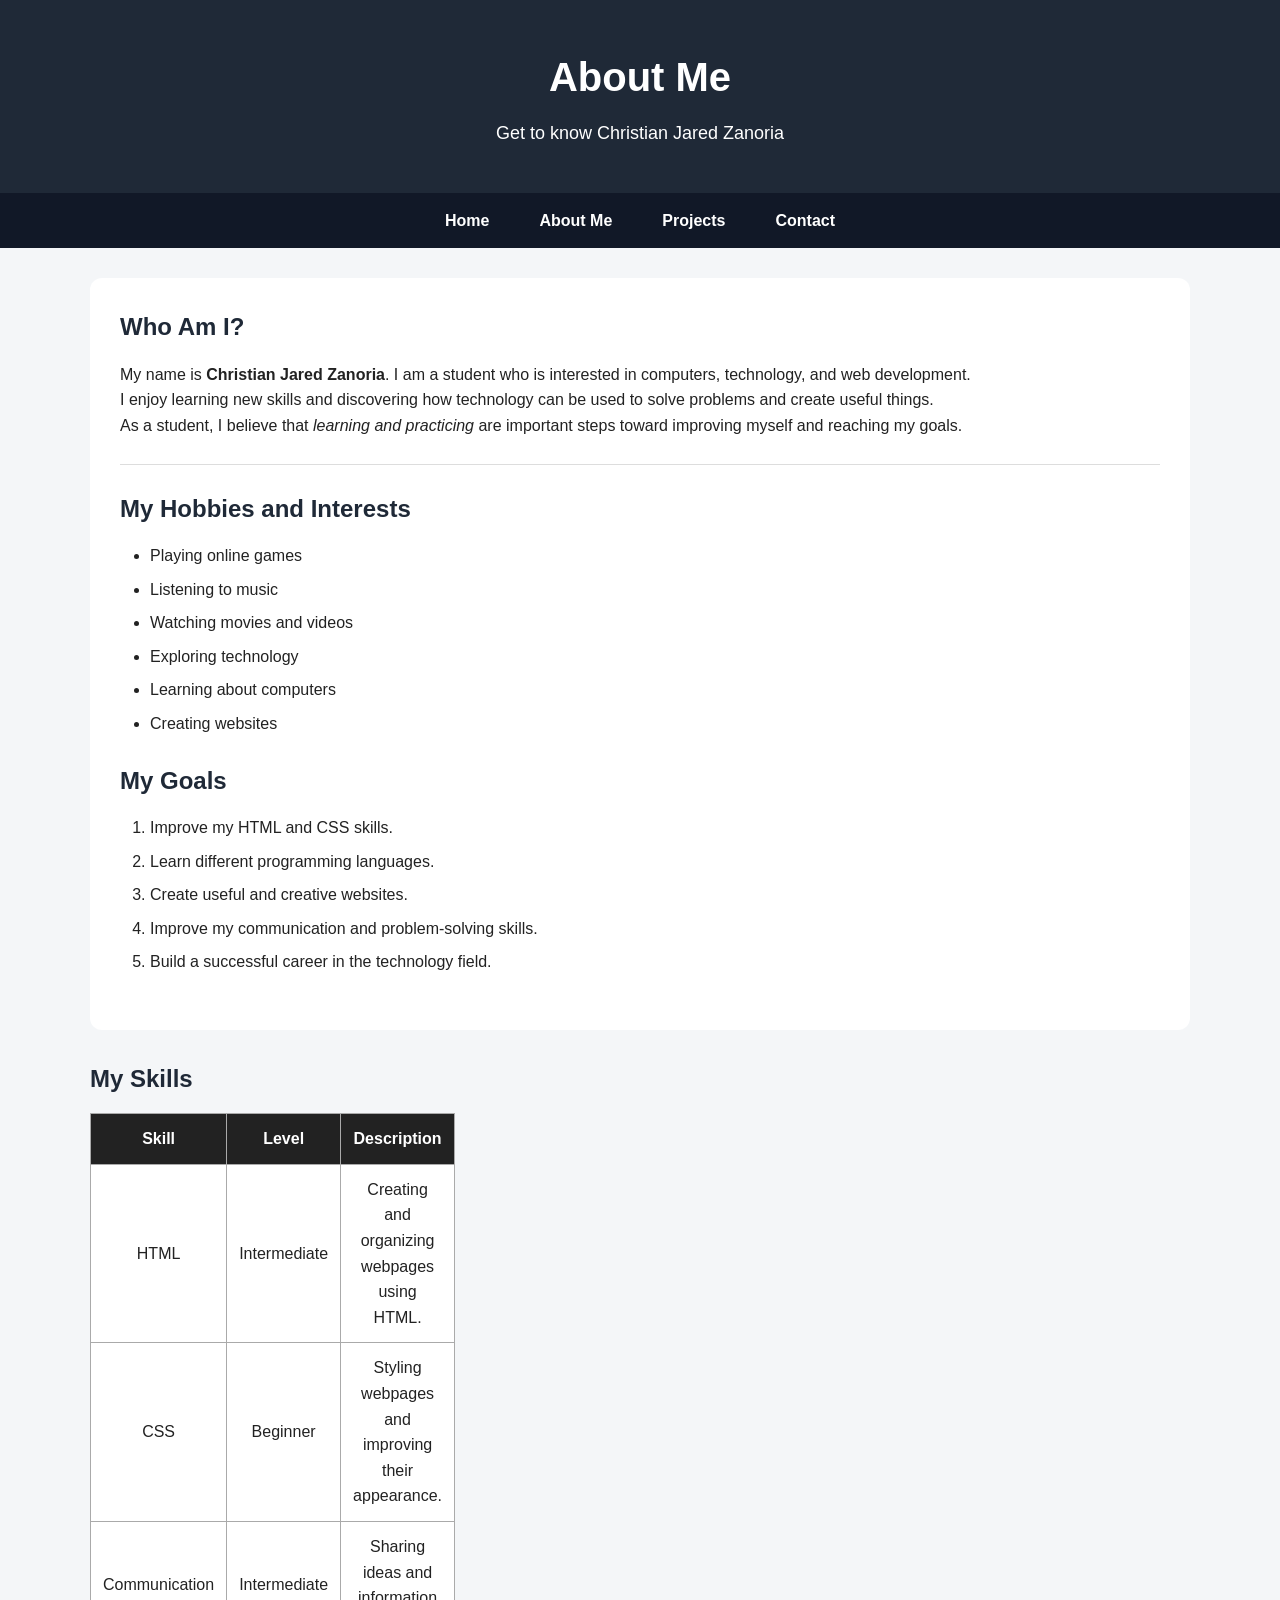
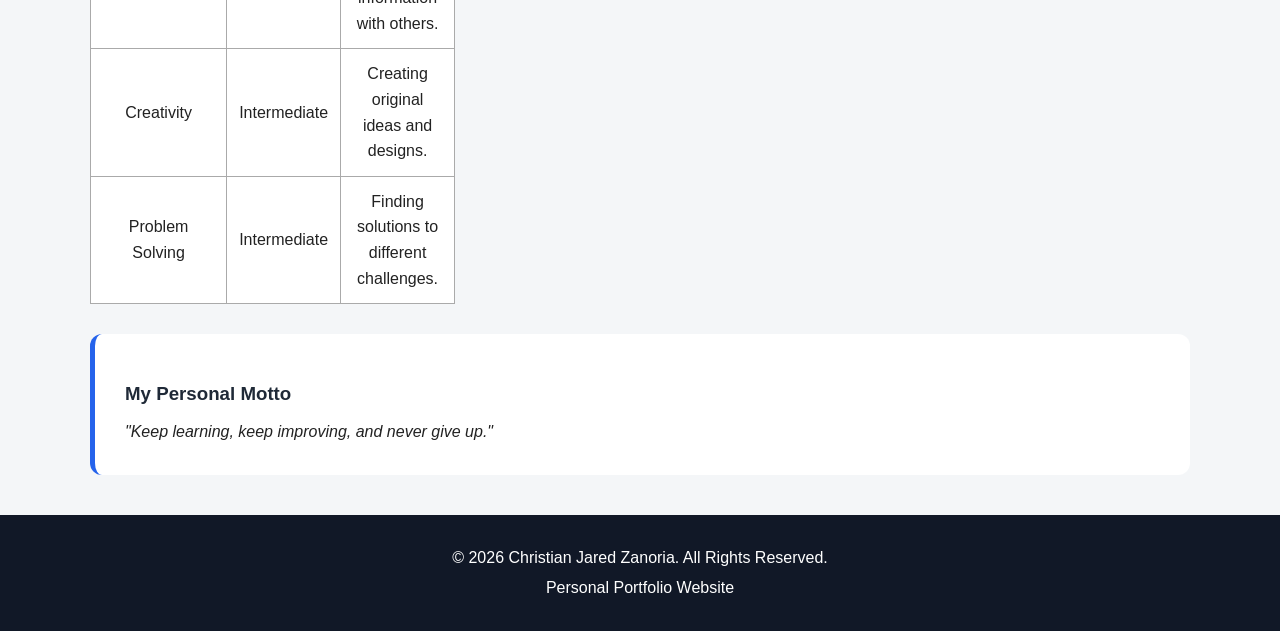
==== about.html @ f0b5cf6d "Update about.html" ====
<!DOCTYPE html>
<html lang="en">

<head>
    <meta charset="UTF-8">
    <meta name="viewport" content="width=device-width, initial-scale=1.0">
    <title>Christian Jared Zanoria | About Me</title>
    <link rel="stylesheet" href="style.css">
</head>

<body>

<header>
    <div class="container">
        <h1>About Me</h1>
        <p>Get to know Christian Jared Zanoria</p>
    </div>
</header>

<nav>
    <div class="container">
        <a href="index.html">Home</a>
        <a href="about.html">About Me</a>
        <a href="projects.html">Projects</a>
        <a href="contact.html">Contact</a>
    </div>
</nav>

<main>

    <section class="content-section">

        <h2>Who Am I?</h2>

        <p>
            My name is <strong>Christian Jared Zanoria</strong>.
            I am a student who is interested in computers, technology,
            and web development.
        </p>

        <p>
            I enjoy learning new skills and discovering how technology
            can be used to solve problems and create useful things.
        </p>

        <p>
            As a student, I believe that <em>learning and practicing</em>
            are important steps toward improving myself and reaching my goals.
        </p>

        <hr>

        <h2>My Hobbies and Interests</h2>

        <ul>
            <li>Playing online games</li>
            <li>Listening to music</li>
            <li>Watching movies and videos</li>
            <li>Exploring technology</li>
            <li>Learning about computers</li>
            <li>Creating websites</li>
        </ul>

        <h2>My Goals</h2>

        <ol>
            <li>Improve my HTML and CSS skills.</li>
            <li>Learn different programming languages.</li>
            <li>Create useful and creative websites.</li>
            <li>Improve my communication and problem-solving skills.</li>
            <li>Build a successful career in the technology field.</li>
        </ol>

    </section>


    <section>

        <h2>My Skills</h2>

        <table>

            <thead>
                <tr>
                    <th>Skill</th>
                    <th>Level</th>
                    <th>Description</th>
                </tr>
            </thead>

            <tbody>

                <tr>
                    <td>HTML</td>
                    <td>Intermediate</td>
                    <td>
                        Creating and organizing webpages using HTML.
                    </td>
                </tr>

                <tr>
                    <td>CSS</td>
                    <td>Beginner</td>
                    <td>
                        Styling webpages and improving their appearance.
                    </td>
                </tr>

                <tr>
                    <td>Communication</td>
                    <td>Intermediate</td>
                    <td>
                        Sharing ideas and information with others.
                    </td>
                </tr>

                <tr>
                    <td>Creativity</td>
                    <td>Intermediate</td>
                    <td>
                        Creating original ideas and designs.
                    </td>
                </tr>

                <tr>
                    <td>Problem Solving</td>
                    <td>Intermediate</td>
                    <td>
                        Finding solutions to different challenges.
                    </td>
                </tr>

            </tbody>

        </table>

    </section>


    <aside class="tip-box">

        <h3>My Personal Motto</h3>

        <p>
            <em>
                "Keep learning, keep improving, and never give up."
            </em>
        </p>

    </aside>

</main>

<footer>
    <p>&copy; 2026 Christian Jared Zanoria. All Rights Reserved.</p>
    <p>Personal Portfolio Website</p>
</footer>

</body>
</html>
---- style.css ----
/* =================================
   GENERAL SETTINGS
   ================================= */

* {
    margin: 0;
    padding: 0;
    box-sizing: border-box;
}

html {
    scroll-behavior: smooth;
}

body {
    font-family: Arial, Helvetica, sans-serif;
    line-height: 1.6;
    background-color: #f4f6f8;
    color: #222;
}

.container {
    width: 90%;
    max-width: 1100px;
    margin: auto;
}

h2 {
    color: #1f2937;
    margin-bottom: 15px;
}

h3 {
    color: #1f2937;
    margin-top: 15px;
    margin-bottom: 10px;
}


/* =================================
   HEADER
   ================================= */

header {
    background-color: #1f2937;
    color: white;
    text-align: center;
    padding: 45px 20px;
}

header h1 {
    font-size: 40px;
    margin-bottom: 10px;
}

header p {
    font-size: 18px;
}


/* =================================
   NAVIGATION
   ================================= */

nav {
    background-color: #111827;
}

nav .container {
    display: flex;
    justify-content: center;
    flex-wrap: wrap;
}

nav a {
    color: white;
    text-decoration: none;
    padding: 15px 25px;
    display: block;
    font-weight: bold;
}

nav a:hover {
    background-color: #374151;
}


/* =================================
   MAIN
   ================================= */

main {
    width: 90%;
    max-width: 1100px;
    margin: 30px auto;
}

section {
    margin-bottom: 30px;
}


/* =================================
   HOME PAGE
   ================================= */

.hero {
    background-color: white;
    padding: 45px;
    border-radius: 15px;

    display: flex;
    align-items: center;
    justify-content: space-between;

    gap: 40px;
}

.hero-text {
    flex: 1;
}

.hero-text h2 {
    font-size: 36px;
}

.hero-text span {
    color: #2563eb;
}

.hero-text p {
    margin-bottom: 12px;
}

.profile img {
    width: 260px;
    height: 260px;

    object-fit: cover;

    border-radius: 50%;

    border: 5px solid #2563eb;
}

.button {
    display: inline-block;

    margin-top: 20px;

    padding: 12px 22px;

    background-color: #2563eb;

    color: white;

    text-decoration: none;

    border-radius: 6px;

    font-weight: bold;
}

.button:hover {
    background-color: #1d4ed8;
}

.welcome,
.quick-info,
.content-section,
.multimedia-section,
.contact-section,
.contact-info,
.tip-box {
    background-color: white;

    padding: 30px;

    border-radius: 12px;

    margin-bottom: 30px;
}

.quick-info ul {
    margin-left: 25px;
}


/* =================================
   ABOUT PAGE
   ================================= */

.content-section ul,
.content-section ol {
    margin: 10px 0 25px 30px;
}

.content-section li {
    margin-bottom: 8px;
}

hr {
    margin: 25px 0;

    border: none;

    border-top: 1px solid #ddd;
}


/* TABLE */

table {
    width: 20%;
    border-collapse: collapse;
    background: white;
}

th,
td {
    border: 1px solid #aaa;
    padding: 12px;
    text-align: center;
}

th {
    background: #222;
    color: white;
}

/* =================================
   PROJECTS
   ================================= */

.projects {
    display: grid;

    grid-template-columns:
        repeat(3, 1fr);

    gap: 20px;
}

.project-card {
    border: 1px solid #ddd;

    border-radius: 10px;

    padding: 20px;

    background-color: #f9fafb;
}

.project-card img {
    width: 100%;

    height: 180px;

    object-fit: cover;

    border-radius: 8px;
}

.project-card p {
    margin-bottom: 15px;
}

.project-card a {
    color: #2563eb;

    font-weight: bold;

    text-decoration: none;
}

.project-card a:hover {
    text-decoration: underline;
}


/* =================================
   MULTIMEDIA
   ================================= */

.multimedia-section audio {
    width: 100%;

    margin: 10px 0 30px;
}

.multimedia-section video {
    display: block;

    max-width: 100%;

    margin-top: 10px;

    border-radius: 8px;
}


/* =================================
   CONTACT FORM
   ================================= */

form {
    margin-top: 20px;
}

form > label {
    display: block;

    margin-top: 15px;

    margin-bottom: 5px;

    font-weight: bold;
}

input[type="text"],
input[type="email"],
select,
textarea {
    width: 100%;

    padding: 12px;

    border: 1px solid #ccc;

    border-radius: 6px;

    font-size: 16px;

    font-family: Arial, Helvetica, sans-serif;
}

textarea {
    resize: vertical;
}

fieldset {
    border: 1px solid #ccc;

    border-radius: 6px;

    padding: 15px;

    margin-top: 20px;
}

fieldset legend {
    font-weight: bold;

    padding: 0 5px;
}

fieldset label {
    display: block;

    font-weight: normal;

    margin: 8px 0;
}

input[type="radio"],
input[type="checkbox"] {
    margin-right: 8px;
}

.form-buttons {
    margin-top: 20px;
}

button {
    padding: 12px 25px;

    border: none;

    border-radius: 6px;

    cursor: pointer;

    font-size: 16px;

    margin-right: 10px;

    background-color: #2563eb;

    color: white;
}

button:hover {
    background-color: #1d4ed8;
}


/* =================================
   ASIDE
   ================================= */

.tip-box {
    border-left: 5px solid #2563eb;
}

.tip-box a {
    color: #2563eb;

    font-weight: bold;
}

.contact-info {
    text-align: center;
}

.contact-info p {
    margin: 8px;
}


/* =================================
   FOOTER
   ================================= */

footer {
    background-color: #111827;

    color: white;

    text-align: center;

    padding: 25px;

    margin-top: 40px;
}

footer p {
    margin: 5px;
}


/* =================================
   RESPONSIVE DESIGN
   ================================= */

@media (max-width: 800px) {

    .hero {
        flex-direction: column-reverse;

        text-align: center;

        padding: 30px;
    }

    .projects {
        grid-template-columns: 1fr;
    }

    nav .container {
        flex-direction: column;

        text-align: center;
    }

    nav a {
        width: 100%;
    }

    .profile img {
        width: 200px;

        height: 200px;
    }

    header h1 {
        font-size: 30px;
    }

    .hero-text h2 {
        font-size: 28px;
    }

    table {
        font-size: 14px;
    }
}


/* MOBILE */

@media (max-width: 700px) {

    header h1 {
        font-size: 28px;
    }

    .hero {
        flex-direction: column;
        text-align: center;
    }

    .hero img {
        width: 180px;
        height: 180px;
    }

    .project-grid {
        grid-template-columns: 1fr;
    }

    table {
        font-size: 14px;
    }

    nav {
        flex-direction: column;
    }

    nav a {
        width: 100%;
    }

   /* =====================================
   MINIMALIST MOVING ANIMATIONS
===================================== */

/* Smooth page entrance */
main {
    animation: pageEnter 0.8s ease-out;
}

@keyframes pageEnter {
    from {
        opacity: 0;
        transform: translateY(15px);
    }

    to {
        opacity: 1;
        transform: translateY(0);
    }
}


/* Profile picture floating animation */
.hero-image img {
    animation: profileFloat 4s ease-in-out infinite;
}

@keyframes profileFloat {
    0%,
    100% {
        transform: translateY(0);
    }

    50% {
        transform: translateY(-8px);
    }
}


/* Buttons */
.button {
    transition: transform 0.25s ease,
                box-shadow 0.25s ease;
}

.button:hover {
    transform: translateY(-3px);
    box-shadow: 0 6px 15px rgba(0, 0, 0, 0.15);
}


/* Navigation */
nav a {
    transition: transform 0.25s ease,
                background-color 0.25s ease;
}

nav a:hover {
    transform: translateY(-2px);
}


/* Cards */
.card {
    transition: transform 0.3s ease,
                box-shadow 0.3s ease;
}

.card:hover {
    transform: translateY(-4px);
    box-shadow: 0 8px 20px rgba(0, 0, 0, 0.10);
}


/* Project cards */
.project-card {
    transition: transform 0.3s ease,
                box-shadow 0.3s ease;
}

.project-card:hover {
    transform: translateY(-6px);
    box-shadow: 0 10px 25px rgba(0, 0, 0, 0.12);
}


/* Project images gently zoom on hover */
.project-card img {
    transition: transform 0.4s ease;
}

.project-card:hover img {
    transform: scale(1.03);
}


/* Accessibility */
@media (prefers-reduced-motion: reduce) {

    *,
    *::before,
    *::after {
        animation: none !important;
        transition: none !important;
    }

}
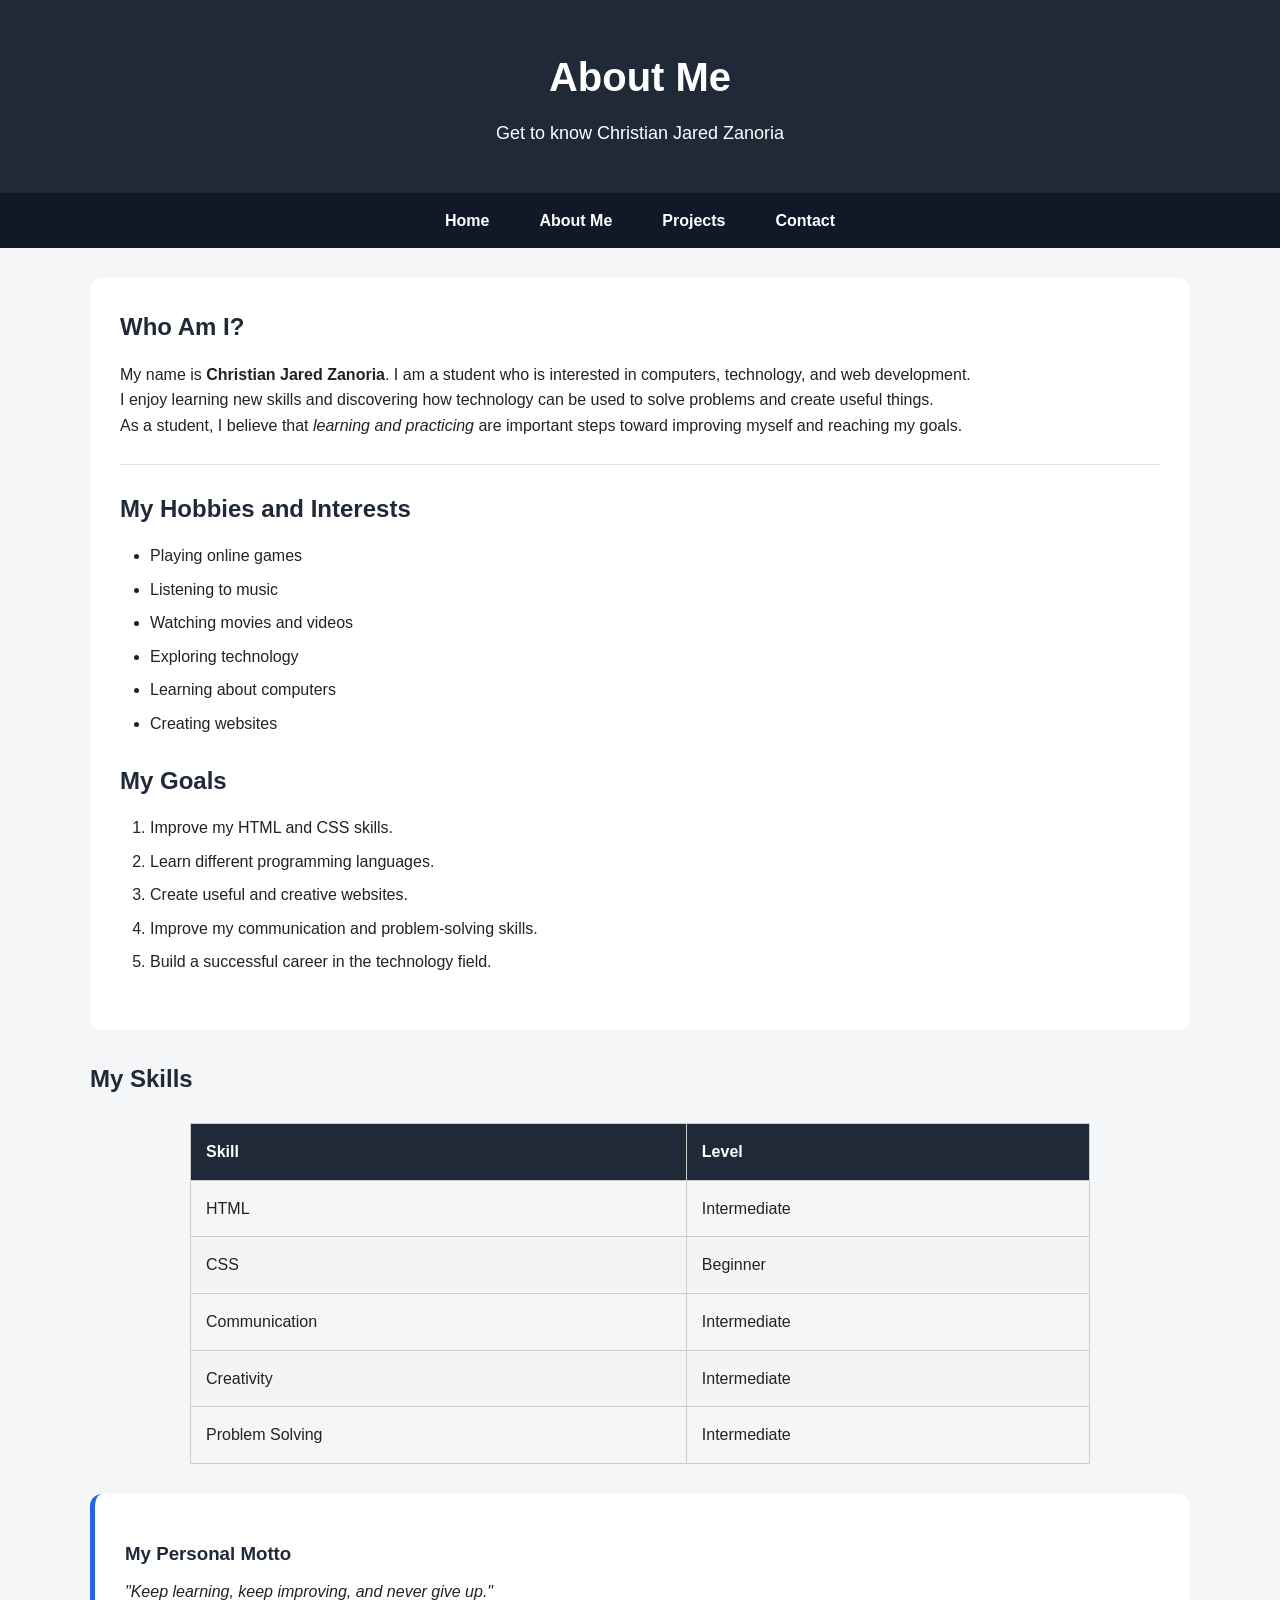
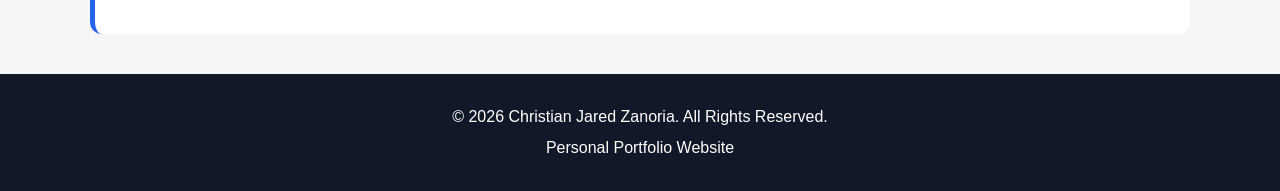
==== commit 199b0f67: "Update about.html" ====
--- a/about.html
+++ b/about.html
@@ -84,7 +84,6 @@
                 <tr>
                     <th>Skill</th>
                     <th>Level</th>
-                    <th>Description</th>
                 </tr>
             </thead>
 
@@ -93,41 +92,26 @@
                 <tr>
                     <td>HTML</td>
                     <td>Intermediate</td>
-                    <td>
-                        Creating and organizing webpages using HTML.
-                    </td>
                 </tr>
 
                 <tr>
                     <td>CSS</td>
                     <td>Beginner</td>
-                    <td>
-                        Styling webpages and improving their appearance.
-                    </td>
                 </tr>
 
                 <tr>
                     <td>Communication</td>
                     <td>Intermediate</td>
-                    <td>
-                        Sharing ideas and information with others.
-                    </td>
                 </tr>
 
                 <tr>
                     <td>Creativity</td>
                     <td>Intermediate</td>
-                    <td>
-                        Creating original ideas and designs.
-                    </td>
                 </tr>
 
                 <tr>
                     <td>Problem Solving</td>
                     <td>Intermediate</td>
-                    <td>
-                        Finding solutions to different challenges.
-                    </td>
                 </tr>
 
             </tbody>
--- a/style.css
+++ b/style.css
@@ -211,21 +211,29 @@
 /* TABLE */
 
 table {
-    width: 20%;
+    width: calc(100% - 40px) !important;
+    max-width: 900px;
+    margin: 25px auto !important;
     border-collapse: collapse;
-    background: white;
+    box-sizing: border-box;
 }
 
 th,
 td {
-    border: 1px solid #aaa;
-    padding: 12px;
-    text-align: center;
+    border: 1px solid #ccc;
+    padding: 15px;
+    text-align: left;
+    vertical-align: middle;
+    box-sizing: border-box;
 }
 
 th {
-    background: #222;
+    background-color: #1f2937;
     color: white;
+}
+
+tr:nth-child(even) {
+    background-color: #f3f4f6;
 }
 
 /* =================================
@@ -486,40 +494,6 @@
 }
 
 
-/* MOBILE */
-
-@media (max-width: 700px) {
-
-    header h1 {
-        font-size: 28px;
-    }
-
-    .hero {
-        flex-direction: column;
-        text-align: center;
-    }
-
-    .hero img {
-        width: 180px;
-        height: 180px;
-    }
-
-    .project-grid {
-        grid-template-columns: 1fr;
-    }
-
-    table {
-        font-size: 14px;
-    }
-
-    nav {
-        flex-direction: column;
-    }
-
-    nav a {
-        width: 100%;
-    }
-
    /* =====================================
    MINIMALIST MOVING ANIMATIONS
 ===================================== */
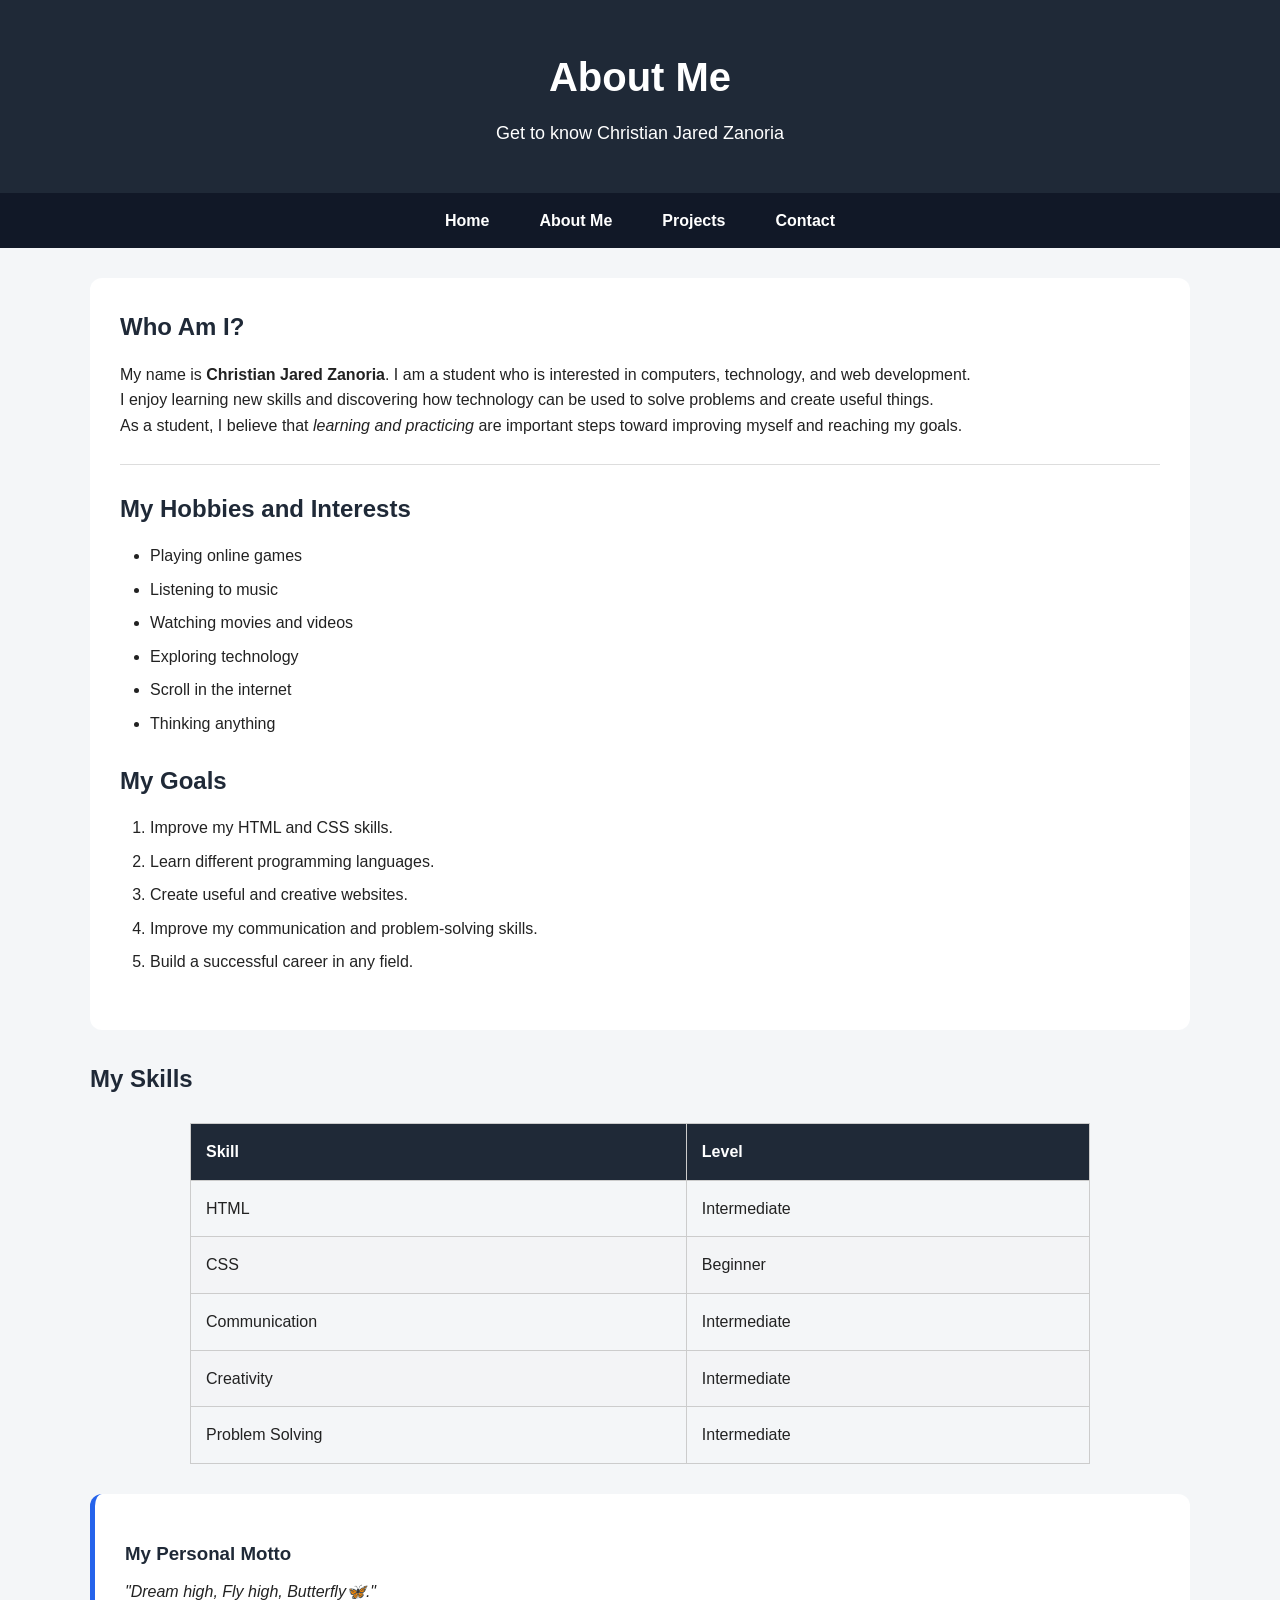
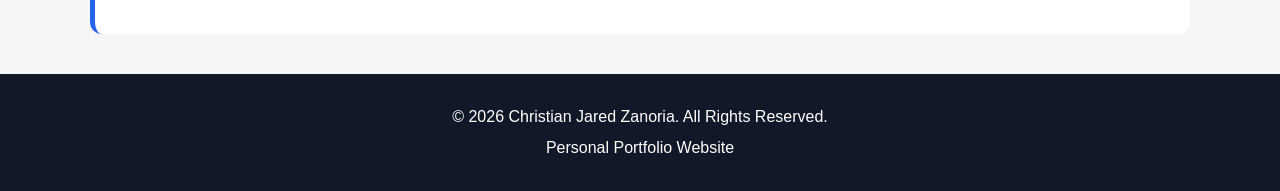
==== commit be7b7688: "Update about.html" ====
--- a/about.html
+++ b/about.html
@@ -57,8 +57,8 @@
             <li>Listening to music</li>
             <li>Watching movies and videos</li>
             <li>Exploring technology</li>
-            <li>Learning about computers</li>
-            <li>Creating websites</li>
+            <li>Scroll in the internet</li>
+            <li>Thinking anything</li>
         </ul>
 
         <h2>My Goals</h2>
@@ -68,7 +68,7 @@
             <li>Learn different programming languages.</li>
             <li>Create useful and creative websites.</li>
             <li>Improve my communication and problem-solving skills.</li>
-            <li>Build a successful career in the technology field.</li>
+            <li>Build a successful career in any field.</li>
         </ol>
 
     </section>
@@ -127,7 +127,7 @@
 
         <p>
             <em>
-                "Keep learning, keep improving, and never give up."
+                "Dream high, Fly high, Butterfly🦋."
             </em>
         </p>
 
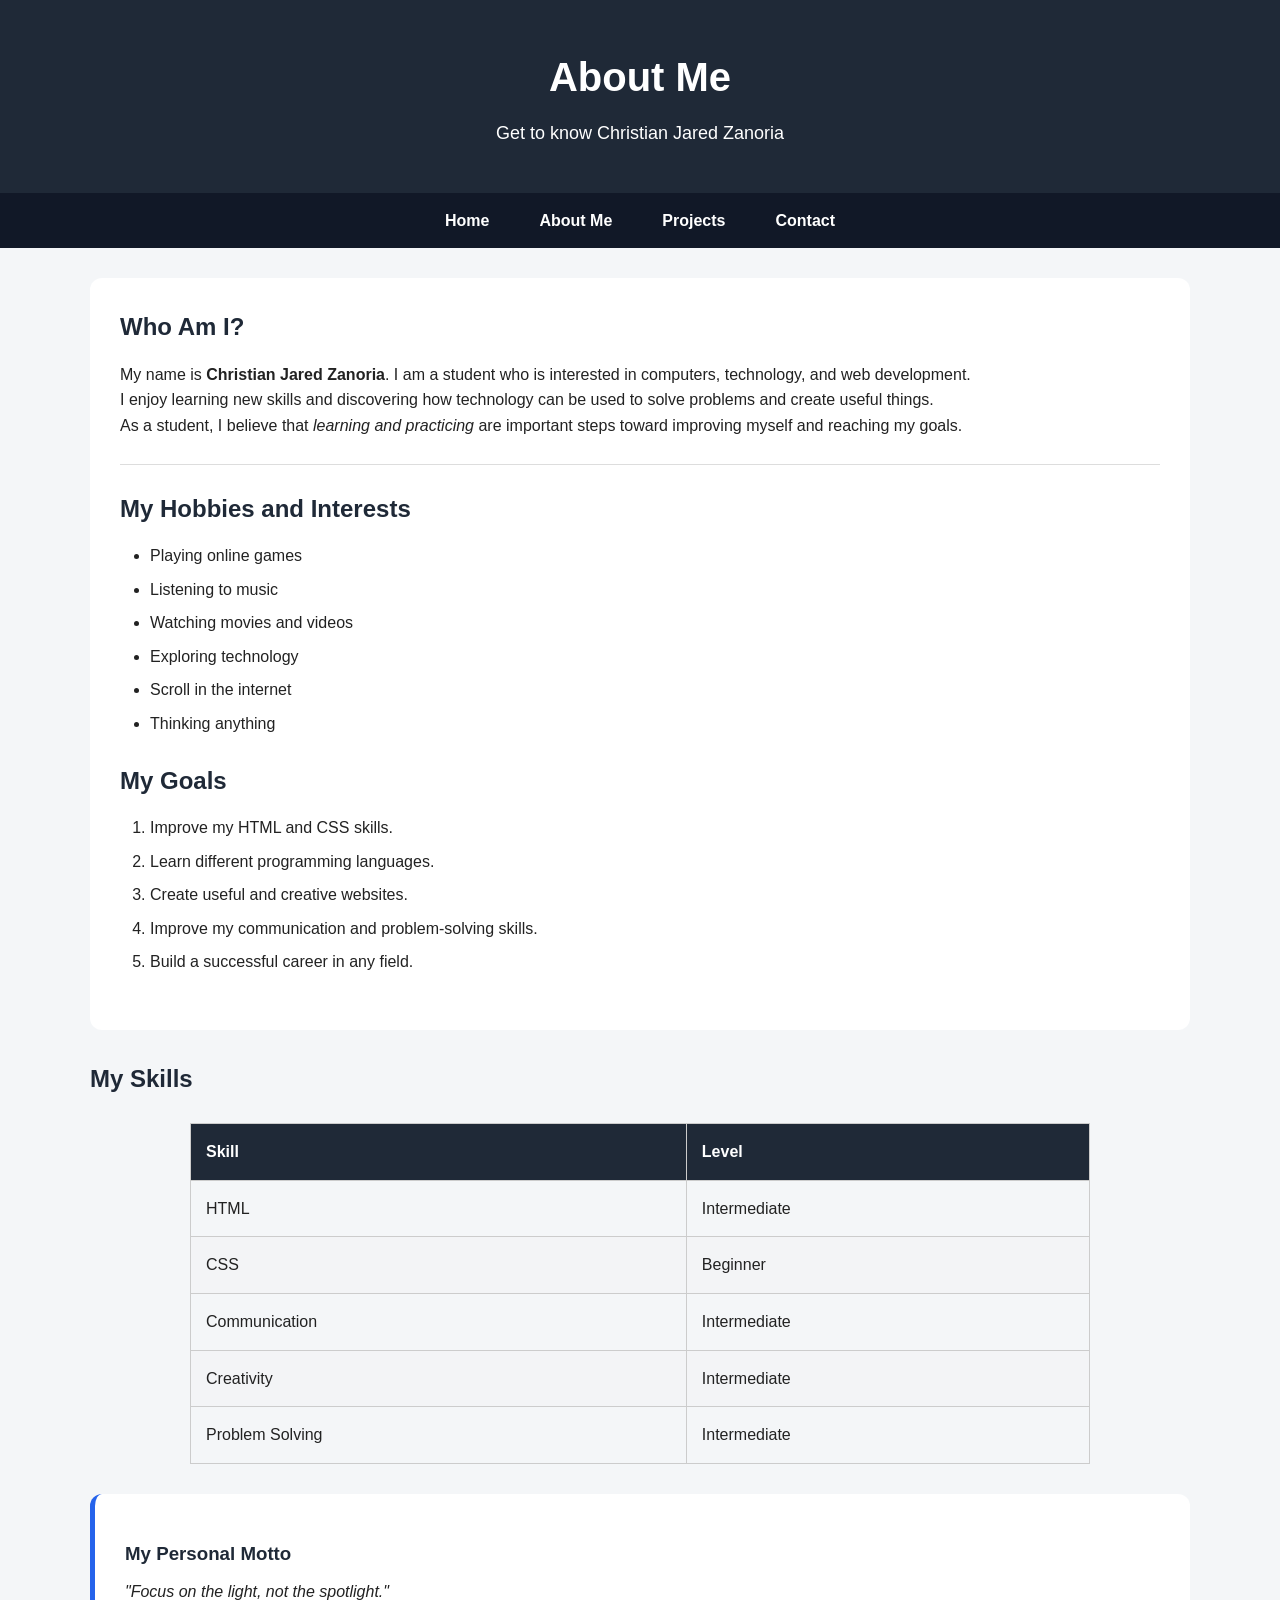
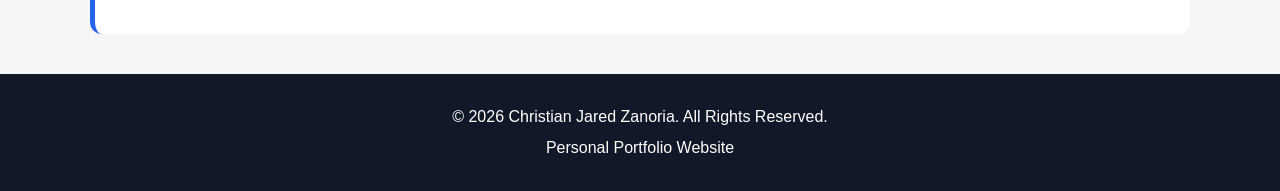
==== commit 4342b3fc: "Update about.html" ====
--- a/about.html
+++ b/about.html
@@ -127,7 +127,7 @@
 
         <p>
             <em>
-                "Dream high, Fly high, Butterfly🦋."
+                "Focus on the light, not the spotlight."
             </em>
         </p>
 
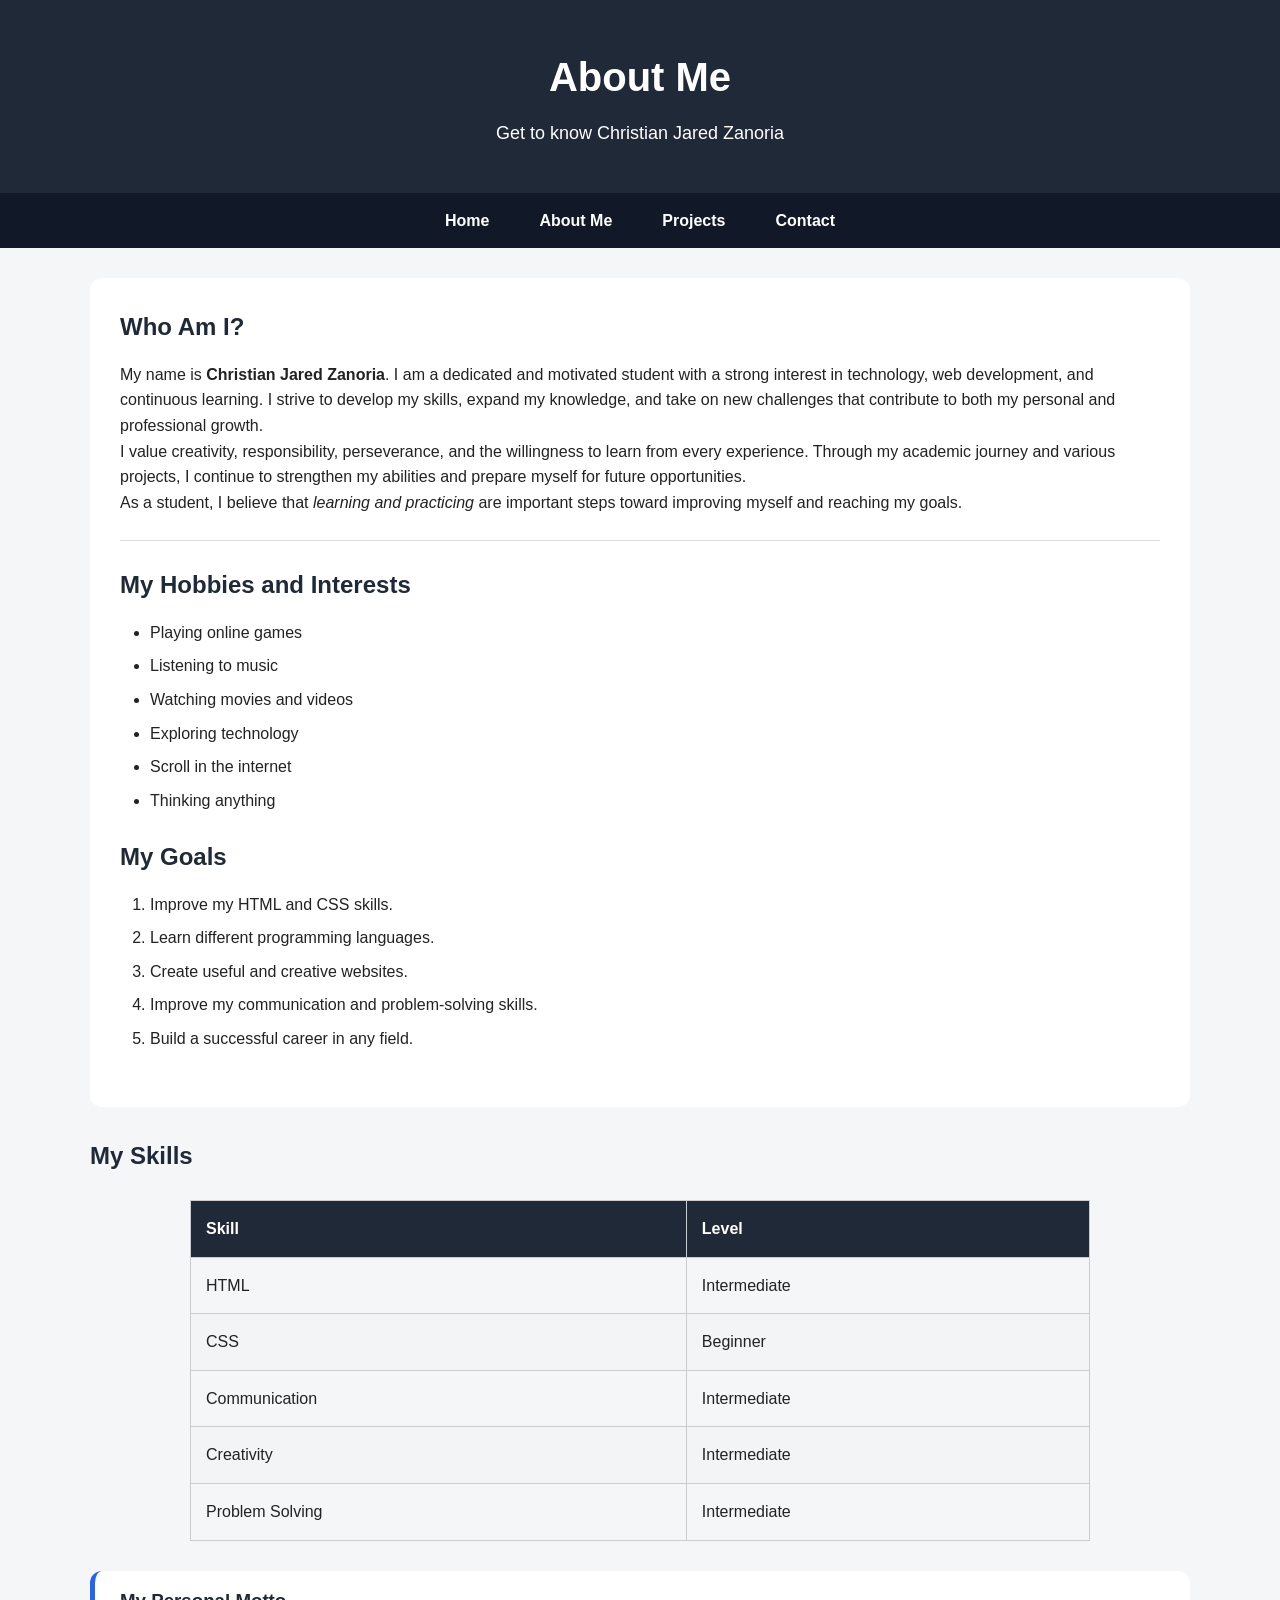
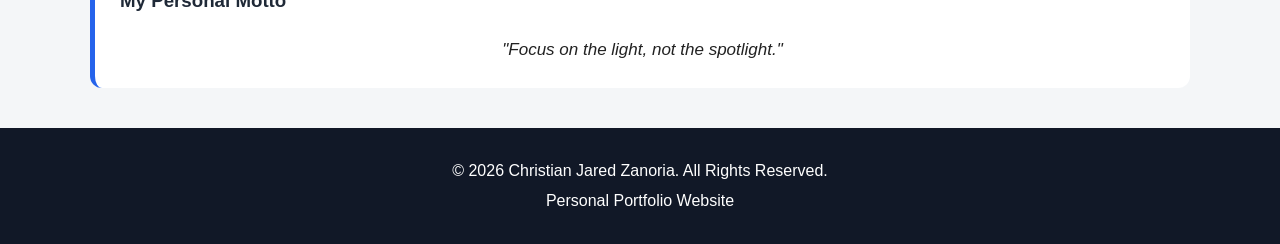
==== commit 00e31807: "Update about.html" ====
--- a/about.html
+++ b/about.html
@@ -34,13 +34,18 @@
 
         <p>
             My name is <strong>Christian Jared Zanoria</strong>.
-            I am a student who is interested in computers, technology,
-            and web development.
+            I am a dedicated and motivated student with a strong interest 
+            in technology, web development, and continuous learning. 
+            I strive to develop my skills, expand my knowledge, and take 
+            on new challenges that contribute to both my personal and 
+            professional growth.
         </p>
 
         <p>
-            I enjoy learning new skills and discovering how technology
-            can be used to solve problems and create useful things.
+            I value creativity, responsibility, perseverance, and the willingness 
+            to learn from every experience. Through my academic journey and various 
+            projects, I continue to strengthen my abilities and prepare myself for 
+            future opportunities.
         </p>
 
         <p>
@@ -125,6 +130,7 @@
 
         <h3>My Personal Motto</h3>
 
+        
         <p>
             <em>
                 "Focus on the light, not the spotlight."
--- a/style.css
+++ b/style.css
@@ -138,9 +138,9 @@
 
     object-fit: cover;
 
-    border-radius: 50%;
-
-    border: 5px solid #2563eb;
+    border-radius: 45%;
+
+    border: 0px solid #2563eb;
 }
 
 .button {
@@ -235,7 +235,27 @@
 tr:nth-child(even) {
     background-color: #f3f4f6;
 }
-
+/* =================================
+   PERSONAL MOTTO
+   ================================= */
+
+.tip-box {
+    padding: 15px 25px 25px 25px;
+}
+   
+.tip-box h3 {
+   text-align: left;
+   margin-top: 0px;
+   margin-bottom: 20px;
+}
+
+.tip-box p {
+    text-align: center;
+    font-size: 17px;
+    margin-top: 0px;
+    margin-bottom: 0px;
+
+}
 /* =================================
    PROJECTS
    ================================= */
@@ -422,6 +442,7 @@
 
 .contact-info p {
     margin: 8px;
+    text-align: left;
 }
 
 
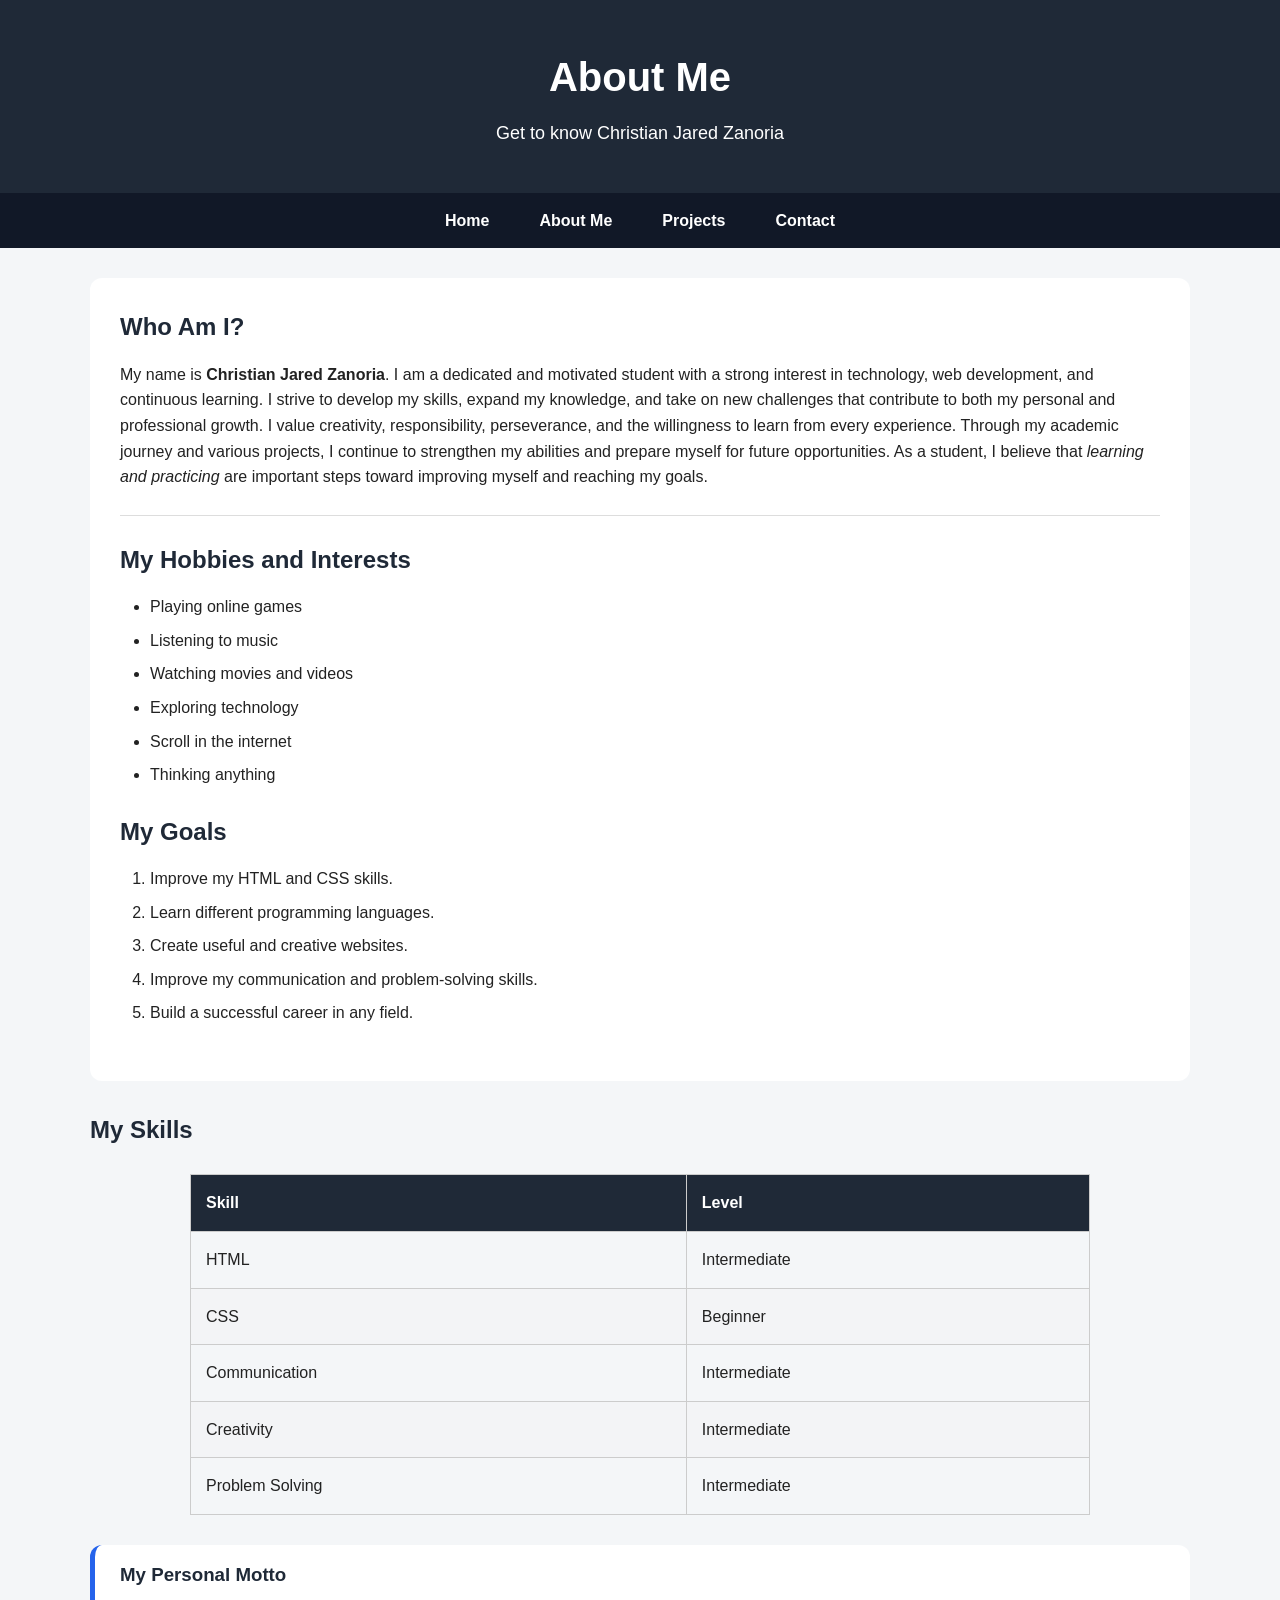
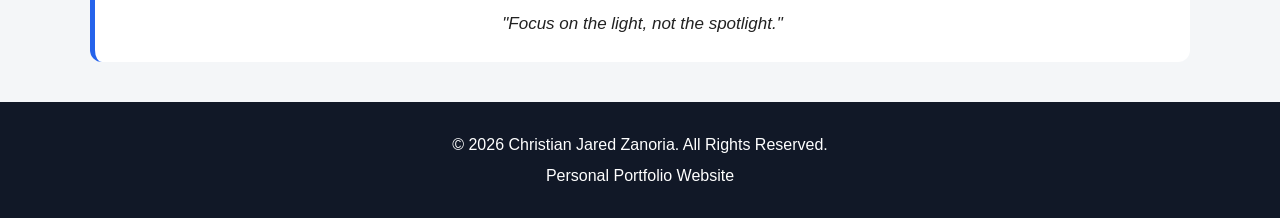
==== commit 158029e5: "Update about.html" ====
--- a/about.html
+++ b/about.html
@@ -34,23 +34,18 @@
 
         <p>
             My name is <strong>Christian Jared Zanoria</strong>.
-            I am a dedicated and motivated student with a strong interest 
-            in technology, web development, and continuous learning. 
-            I strive to develop my skills, expand my knowledge, and take 
-            on new challenges that contribute to both my personal and 
-            professional growth.
-        </p>
-
-        <p>
-            I value creativity, responsibility, perseverance, and the willingness 
-            to learn from every experience. Through my academic journey and various 
-            projects, I continue to strengthen my abilities and prepare myself for 
-            future opportunities.
-        </p>
-
-        <p>
-            As a student, I believe that <em>learning and practicing</em>
-            are important steps toward improving myself and reaching my goals.
+            I am a dedicated and motivated student with a strong 
+            interest in technology, web development, and continuous 
+            learning. I strive to develop my skills, expand my 
+            knowledge, and take on new challenges that contribute 
+            to both my personal and professional growth. I value 
+            creativity, responsibility, perseverance, and the 
+            willingness to learn from every experience. Through my 
+            academic journey and various projects, I continue to 
+            strengthen my abilities and prepare myself for future 
+            opportunities. As a student, I believe that <em>learning 
+            and practicing</em> are important steps toward improving 
+            myself and reaching my goals.
         </p>
 
         <hr>
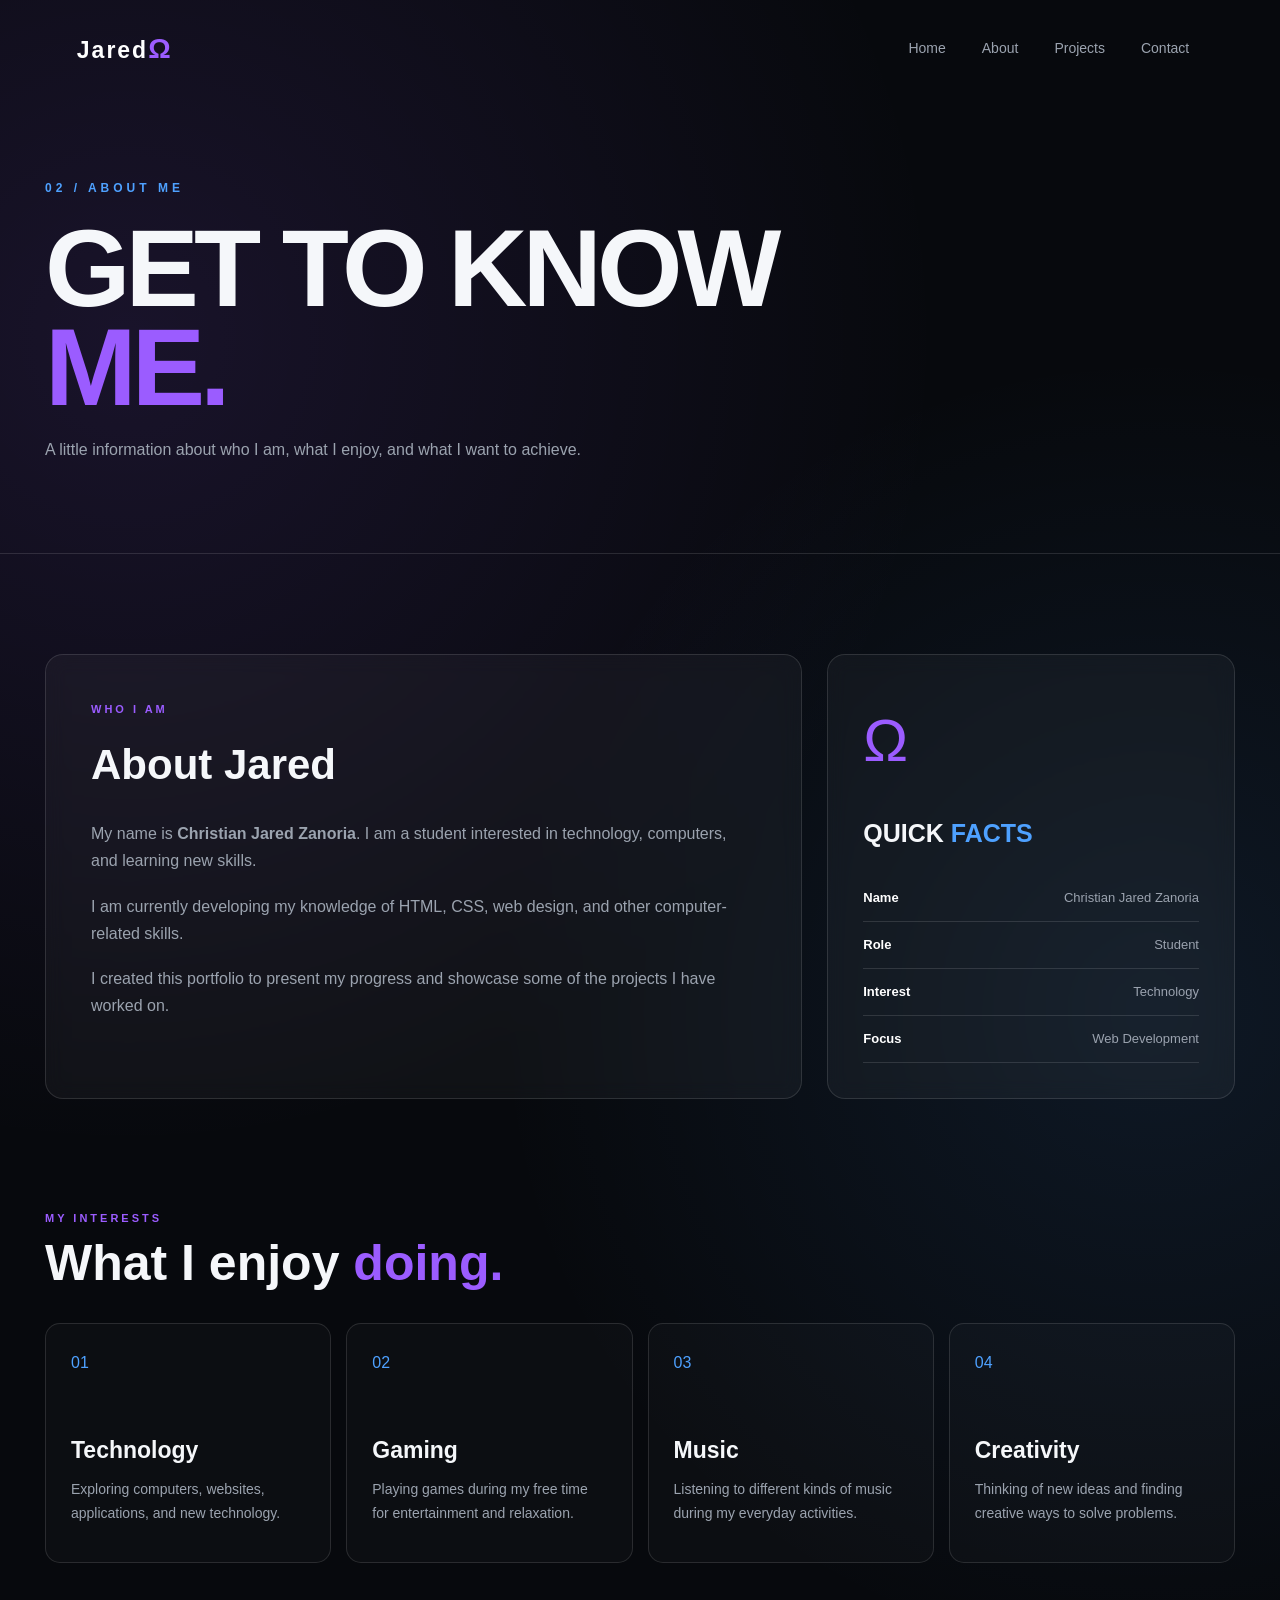
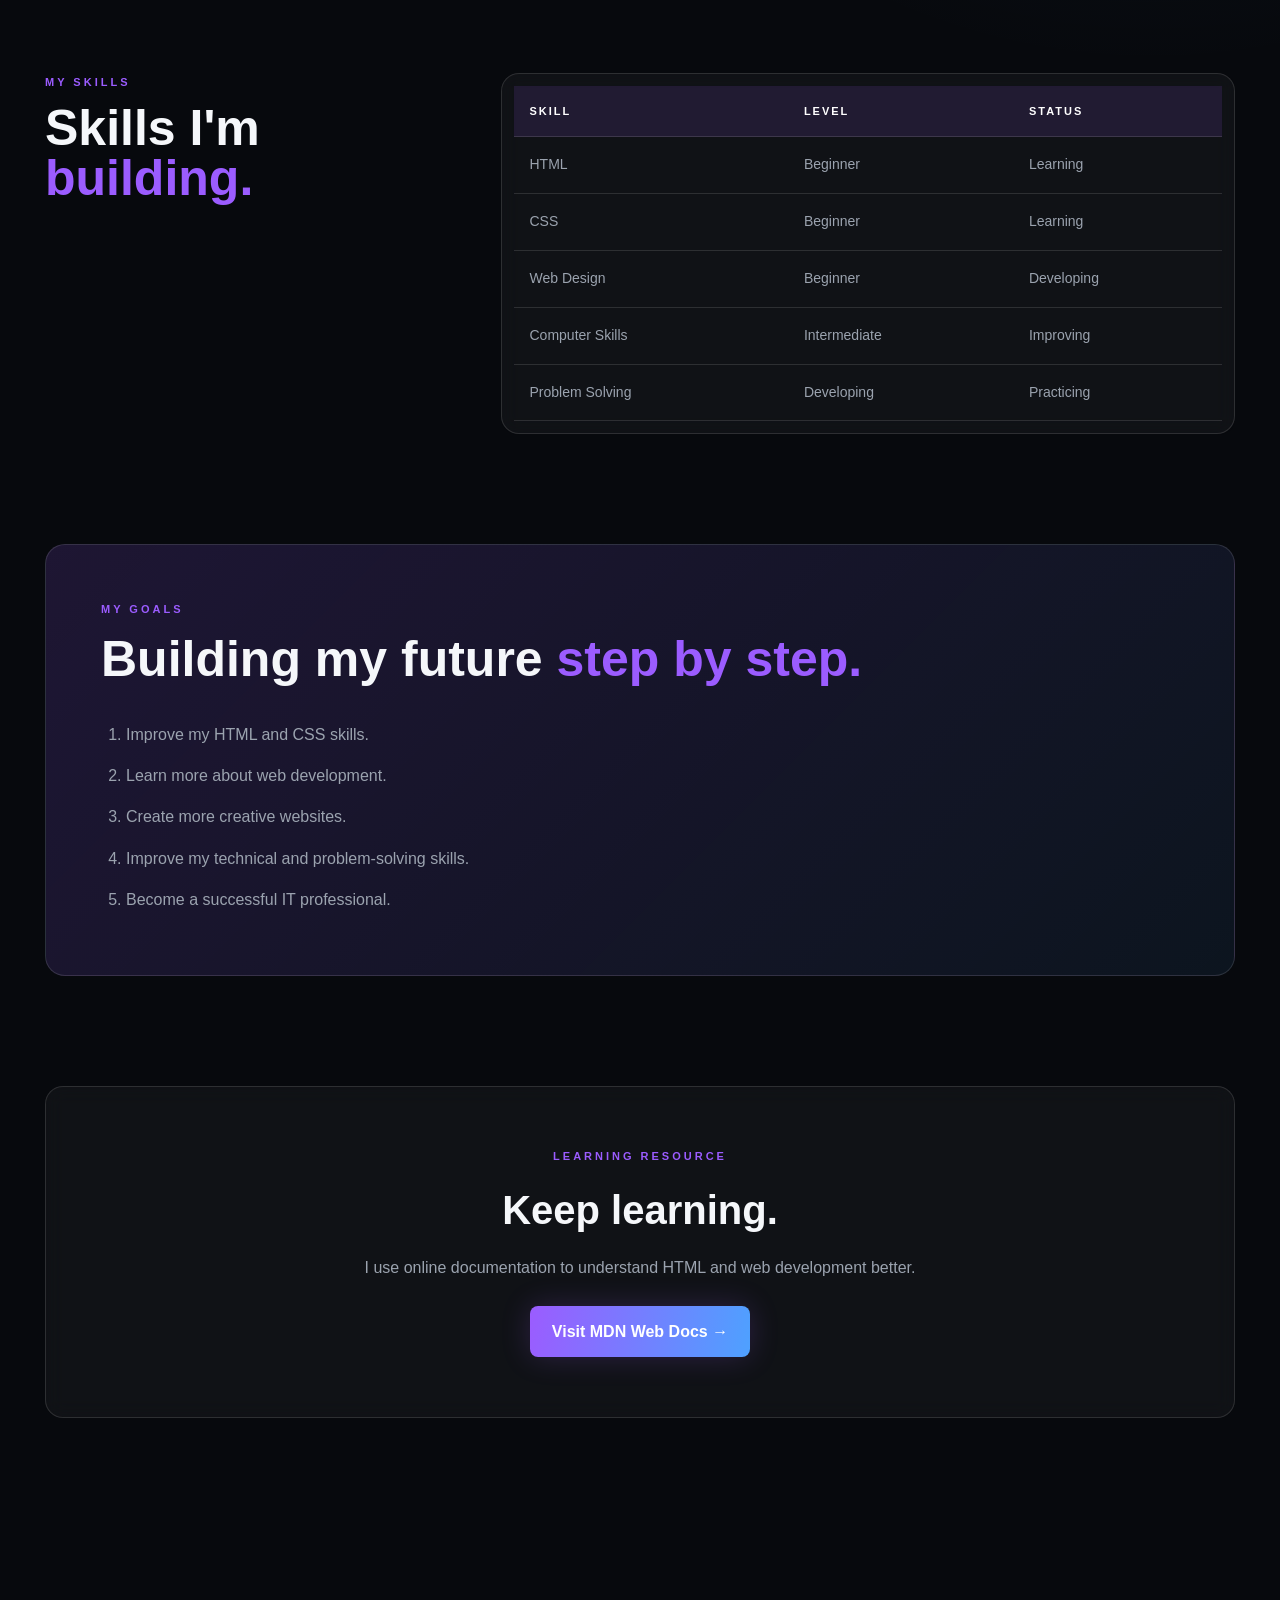
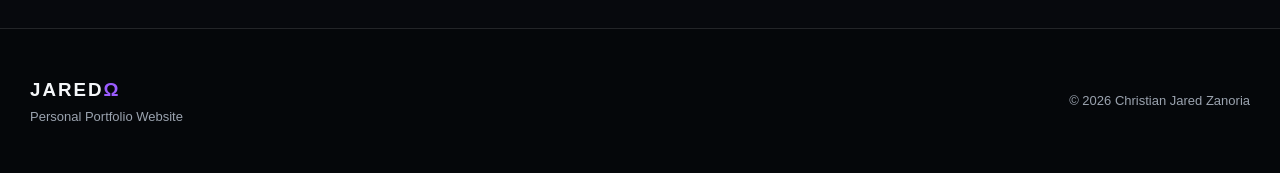
==== commit b791e70f: "Add files via upload" ====
--- a/about.html
+++ b/about.html
@@ -2,144 +2,378 @@
 <html lang="en">
 
 <head>
+
     <meta charset="UTF-8">
-    <meta name="viewport" content="width=device-width, initial-scale=1.0">
-    <title>Christian Jared Zanoria | About Me</title>
+
+    <meta name="viewport"
+          content="width=device-width, initial-scale=1.0">
+
+    <title>About | Christian Jared Zanoria</title>
+
     <link rel="stylesheet" href="style.css">
+
 </head>
 
 <body>
 
-<header>
-    <div class="container">
-        <h1>About Me</h1>
-        <p>Get to know Christian Jared Zanoria</p>
+<header class="inner-header">
+
+    <nav>
+
+        <div class="nav-container">
+
+            <a href="index.html" class="logo">
+                Jared<span>Ω</span>
+            </a>
+
+            <div class="nav-links">
+
+                <a href="index.html">Home</a>
+                <a href="about.html">About</a>
+                <a href="projects.html">Projects</a>
+                <a href="contact.html">Contact</a>
+
+            </div>
+
+        </div>
+
+    </nav>
+
+
+    <div class="page-heading">
+
+        <p class="intro">
+            02 / ABOUT ME
+        </p>
+
+        <h1>
+            GET TO KNOW
+            <span>ME.</span>
+        </h1>
+
+        <p>
+            A little information about who I am,
+            what I enjoy, and what I want to achieve.
+        </p>
+
     </div>
+
 </header>
 
-<nav>
-    <div class="container">
-        <a href="index.html">Home</a>
-        <a href="about.html">About Me</a>
-        <a href="projects.html">Projects</a>
-        <a href="contact.html">Contact</a>
+
+<main>
+
+    <section class="about-layout">
+
+        <article class="glass-card">
+
+            <p class="section-tag">
+                WHO I AM
+            </p>
+
+            <h2>
+                About Jared
+            </h2>
+
+            <p>
+                My name is <strong>Christian Jared Zanoria</strong>.
+                I am a student interested in technology,
+                computers, and learning new skills.
+            </p>
+
+            <p>
+                I am currently developing my knowledge
+                of HTML, CSS, web design, and other
+                computer-related skills.
+            </p>
+
+            <p>
+                I created this portfolio to present my
+                progress and showcase some of the projects
+                I have worked on.
+            </p>
+
+        </article>
+
+
+        <aside class="quick-card">
+
+            <div class="omega">
+                Ω
+            </div>
+
+            <h3>
+                QUICK
+                <span>FACTS</span>
+            </h3>
+
+            <ul>
+
+                <li>
+                    <b>Name</b>
+                    Christian Jared Zanoria
+                </li>
+
+                <li>
+                    <b>Role</b>
+                    Student
+                </li>
+
+                <li>
+                    <b>Interest</b>
+                    Technology
+                </li>
+
+                <li>
+                    <b>Focus</b>
+                    Web Development
+                </li>
+
+            </ul>
+
+        </aside>
+
+    </section>
+
+
+    <section>
+
+        <div class="section-heading">
+
+            <p class="section-tag">
+                MY INTERESTS
+            </p>
+
+            <h2>
+                What I enjoy
+                <span>doing.</span>
+            </h2>
+
+        </div>
+
+
+        <div class="interest-grid">
+
+            <article>
+
+                <span>01</span>
+
+                <h3>Technology</h3>
+
+                <p>
+                    Exploring computers, websites,
+                    applications, and new technology.
+                </p>
+
+            </article>
+
+
+            <article>
+
+                <span>02</span>
+
+                <h3>Gaming</h3>
+
+                <p>
+                    Playing games during my free time
+                    for entertainment and relaxation.
+                </p>
+
+            </article>
+
+
+            <article>
+
+                <span>03</span>
+
+                <h3>Music</h3>
+
+                <p>
+                    Listening to different kinds of music
+                    during my everyday activities.
+                </p>
+
+            </article>
+
+
+            <article>
+
+                <span>04</span>
+
+                <h3>Creativity</h3>
+
+                <p>
+                    Thinking of new ideas and finding
+                    creative ways to solve problems.
+                </p>
+
+            </article>
+
+        </div>
+
+    </section>
+
+
+    <section class="skills">
+
+        <div class="skills-title">
+
+            <p class="section-tag">
+                MY SKILLS
+            </p>
+
+            <h2>
+                Skills I'm
+                <span>building.</span>
+            </h2>
+
+        </div>
+
+
+        <div class="table-box">
+
+            <table>
+
+                <thead>
+
+                    <tr>
+                        <th>SKILL</th>
+                        <th>LEVEL</th>
+                        <th>STATUS</th>
+                    </tr>
+
+                </thead>
+
+                <tbody>
+
+                    <tr>
+                        <td>HTML</td>
+                        <td>Beginner</td>
+                        <td>Learning</td>
+                    </tr>
+
+                    <tr>
+                        <td>CSS</td>
+                        <td>Beginner</td>
+                        <td>Learning</td>
+                    </tr>
+
+                    <tr>
+                        <td>Web Design</td>
+                        <td>Beginner</td>
+                        <td>Developing</td>
+                    </tr>
+
+                    <tr>
+                        <td>Computer Skills</td>
+                        <td>Intermediate</td>
+                        <td>Improving</td>
+                    </tr>
+
+                    <tr>
+                        <td>Problem Solving</td>
+                        <td>Developing</td>
+                        <td>Practicing</td>
+                    </tr>
+
+                </tbody>
+
+            </table>
+
+        </div>
+
+    </section>
+
+
+    <section class="goals">
+
+        <p class="section-tag">
+            MY GOALS
+        </p>
+
+        <h2>
+            Building my future
+            <span>step by step.</span>
+        </h2>
+
+        <ol>
+
+            <li>
+                Improve my HTML and CSS skills.
+            </li>
+
+            <li>
+                Learn more about web development.
+            </li>
+
+            <li>
+                Create more creative websites.
+            </li>
+
+            <li>
+                Improve my technical and problem-solving skills.
+            </li>
+
+            <li>
+                Become a successful IT professional.
+            </li>
+
+        </ol>
+
+    </section>
+
+
+    <section class="resource">
+
+        <p class="section-tag">
+            LEARNING RESOURCE
+        </p>
+
+        <h2>
+            Keep learning.
+        </h2>
+
+        <p>
+            I use online documentation to understand
+            HTML and web development better.
+        </p>
+
+        <a href="https://developer.mozilla.org/"
+           target="_blank"
+           class="main-button">
+
+            Visit MDN Web Docs →
+
+        </a>
+
+    </section>
+
+</main>
+
+
+<footer>
+
+    <div class="footer-container">
+
+        <div>
+
+            <h3>
+                JARED<span>Ω</span>
+            </h3>
+
+            <p>
+                Personal Portfolio Website
+            </p>
+
+        </div>
+
+        <p>
+            © 2026 Christian Jared Zanoria
+        </p>
+
     </div>
-</nav>
-
-<main>
-
-    <section class="content-section">
-
-        <h2>Who Am I?</h2>
-
-        <p>
-            My name is <strong>Christian Jared Zanoria</strong>.
-            I am a dedicated and motivated student with a strong 
-            interest in technology, web development, and continuous 
-            learning. I strive to develop my skills, expand my 
-            knowledge, and take on new challenges that contribute 
-            to both my personal and professional growth. I value 
-            creativity, responsibility, perseverance, and the 
-            willingness to learn from every experience. Through my 
-            academic journey and various projects, I continue to 
-            strengthen my abilities and prepare myself for future 
-            opportunities. As a student, I believe that <em>learning 
-            and practicing</em> are important steps toward improving 
-            myself and reaching my goals.
-        </p>
-
-        <hr>
-
-        <h2>My Hobbies and Interests</h2>
-
-        <ul>
-            <li>Playing online games</li>
-            <li>Listening to music</li>
-            <li>Watching movies and videos</li>
-            <li>Exploring technology</li>
-            <li>Scroll in the internet</li>
-            <li>Thinking anything</li>
-        </ul>
-
-        <h2>My Goals</h2>
-
-        <ol>
-            <li>Improve my HTML and CSS skills.</li>
-            <li>Learn different programming languages.</li>
-            <li>Create useful and creative websites.</li>
-            <li>Improve my communication and problem-solving skills.</li>
-            <li>Build a successful career in any field.</li>
-        </ol>
-
-    </section>
-
-
-    <section>
-
-        <h2>My Skills</h2>
-
-        <table>
-
-            <thead>
-                <tr>
-                    <th>Skill</th>
-                    <th>Level</th>
-                </tr>
-            </thead>
-
-            <tbody>
-
-                <tr>
-                    <td>HTML</td>
-                    <td>Intermediate</td>
-                </tr>
-
-                <tr>
-                    <td>CSS</td>
-                    <td>Beginner</td>
-                </tr>
-
-                <tr>
-                    <td>Communication</td>
-                    <td>Intermediate</td>
-                </tr>
-
-                <tr>
-                    <td>Creativity</td>
-                    <td>Intermediate</td>
-                </tr>
-
-                <tr>
-                    <td>Problem Solving</td>
-                    <td>Intermediate</td>
-                </tr>
-
-            </tbody>
-
-        </table>
-
-    </section>
-
-
-    <aside class="tip-box">
-
-        <h3>My Personal Motto</h3>
-
-        
-        <p>
-            <em>
-                "Focus on the light, not the spotlight."
-            </em>
-        </p>
-
-    </aside>
-
-</main>
-
-<footer>
-    <p>&copy; 2026 Christian Jared Zanoria. All Rights Reserved.</p>
-    <p>Personal Portfolio Website</p>
+
 </footer>
 
 </body>
-</html>
+</html>
--- a/style.css
+++ b/style.css
@@ -1,6 +1,7 @@
-/* =================================
-   GENERAL SETTINGS
-   ================================= */
+/* ==========================================
+   Jared Zanoria PORTFOLIO
+   FUTURISTIC GLASS DESIGN
+========================================== */
 
 * {
     margin: 0;
@@ -8,341 +9,1105 @@
     box-sizing: border-box;
 }
 
+:root {
+    --black: #07090d;
+    --dark: #0d1118;
+    --card: rgba(255,255,255,0.06);
+
+    --white: #f5f7fa;
+    --gray: #9ba3af;
+
+    --purple: #9b5cff;
+    --blue: #4ea1ff;
+
+    --line: rgba(255,255,255,0.12);
+}
+
 html {
     scroll-behavior: smooth;
 }
 
 body {
     font-family: Arial, Helvetica, sans-serif;
-    line-height: 1.6;
-    background-color: #f4f6f8;
-    color: #222;
-}
-
-.container {
-    width: 90%;
-    max-width: 1100px;
+
+    background:
+        radial-gradient(
+            circle at 10% 10%,
+            rgba(155,92,255,0.12),
+            transparent 25%
+        ),
+        radial-gradient(
+            circle at 90% 30%,
+            rgba(78,161,255,0.10),
+            transparent 25%
+        ),
+        var(--black);
+
+    color: var(--white);
+
+    line-height: 1.7;
+}
+
+a {
+    transition: 0.3s;
+}
+
+img {
+    max-width: 100%;
+}
+
+
+/* ==========================================
+   NAVIGATION
+========================================== */
+
+nav {
+    padding: 25px 6%;
+
+    position: relative;
+    z-index: 20;
+}
+
+.nav-container {
+    max-width: 1250px;
+
     margin: auto;
-}
-
-h2 {
-    color: #1f2937;
-    margin-bottom: 15px;
-}
-
-h3 {
-    color: #1f2937;
-    margin-top: 15px;
-    margin-bottom: 10px;
-}
-
-
-/* =================================
-   HEADER
-   ================================= */
-
-header {
-    background-color: #1f2937;
+
+    display: flex;
+
+    justify-content: space-between;
+
+    align-items: center;
+}
+
+.logo {
     color: white;
-    text-align: center;
-    padding: 45px 20px;
-}
-
-header h1 {
+
+    text-decoration: none;
+
+    font-size: 23px;
+
+    font-weight: 900;
+
+    letter-spacing: 2px;
+}
+
+.logo span {
+    color: var(--purple);
+
+    font-size: 28px;
+}
+
+.nav-links {
+    display: flex;
+
+    gap: 8px;
+}
+
+.nav-links a {
+    color: var(--gray);
+
+    text-decoration: none;
+
+    padding: 8px 14px;
+
+    font-size: 14px;
+
+    border-radius: 20px;
+}
+
+.nav-links a:hover {
+    color: white;
+
+    background: rgba(155,92,255,0.12);
+}
+
+
+/* ==========================================
+   HERO
+========================================== */
+
+.hero {
+    max-width: 1250px;
+
+    min-height: 85vh;
+
+    margin: auto;
+
+    padding: 50px 30px 100px;
+
+    display: grid;
+
+    grid-template-columns: 1fr 420px;
+
+    gap: 90px;
+
+    align-items: center;
+}
+
+.hero-content {
+    max-width: 700px;
+}
+
+.status {
+    display: inline-flex;
+
+    align-items: center;
+
+    gap: 9px;
+
+    padding: 7px 13px;
+
+    border: 1px solid var(--line);
+
+    border-radius: 30px;
+
+    color: var(--gray);
+
+    font-size: 11px;
+
+    letter-spacing: 1px;
+
+    background: rgba(255,255,255,0.03);
+}
+
+.status span {
+    width: 7px;
+    height: 7px;
+
+    border-radius: 50%;
+
+    background: var(--purple);
+}
+
+.intro {
+    color: var(--blue);
+
+    font-size: 12px;
+
+    letter-spacing: 4px;
+
+    font-weight: bold;
+}
+
+.hero .intro {
+    margin-top: 35px;
+}
+
+.hero h1 {
+    font-size: clamp(65px, 9vw, 115px);
+
+    line-height: 0.88;
+
+    letter-spacing: -6px;
+
+    margin: 20px 0;
+
+    color: white;
+}
+
+.hero h1 strong {
+    display: block;
+
+    font-weight: 900;
+
+    background: linear-gradient(
+        90deg,
+        var(--purple),
+        var(--blue)
+    );
+
+    -webkit-background-clip: text;
+
+    -webkit-text-fill-color: transparent;
+}
+
+.hero-text {
+    color: var(--gray);
+
+    font-size: 18px;
+
+    max-width: 580px;
+
+    margin-bottom: 30px;
+}
+
+
+/* ==========================================
+   HERO BUTTONS
+========================================== */
+
+.hero-buttons {
+    display: flex;
+
+    gap: 12px;
+
+    flex-wrap: wrap;
+}
+
+.main-button,
+.outline-button {
+    display: inline-block;
+
+    padding: 12px 22px;
+
+    border-radius: 8px;
+
+    text-decoration: none;
+
+    font-weight: bold;
+}
+
+.main-button {
+    color: white;
+
+    background:
+        linear-gradient(
+            100deg,
+            var(--purple),
+            var(--blue)
+        );
+
+    box-shadow:
+        0 0 30px rgba(155,92,255,0.2);
+}
+
+.outline-button {
+    color: white;
+
+    border: 1px solid var(--line);
+}
+
+.main-button:hover,
+.outline-button:hover {
+    transform: translateY(-3px);
+}
+
+
+/* ==========================================
+   PROFILE
+========================================== */
+
+.profile-container {
+    position: relative;
+
+    display: flex;
+
+    justify-content: center;
+}
+
+.glow-circle {
+    width: 340px;
+    height: 340px;
+
+    position: absolute;
+
+    border-radius: 50%;
+
+    background:
+        linear-gradient(
+            135deg,
+            var(--purple),
+            var(--blue)
+        );
+
+    filter: blur(70px);
+
+    opacity: 0.35;
+}
+
+.profile-card {
+    width: 340px;
+
+    padding: 12px;
+
+    position: relative;
+
+    background: rgba(255,255,255,0.06);
+
+    border: 1px solid var(--line);
+
+    border-radius: 20px;
+
+    backdrop-filter: blur(15px);
+
+    transform: rotate(2deg);
+
+    box-shadow:
+        0 30px 80px rgba(0,0,0,0.4);
+}
+
+.profile-card img {
+    width: 100%;
+
+    height: 440px;
+
+    object-fit: cover;
+
+    display: block;
+
+    border-radius: 13px;
+}
+
+.profile-info {
+    padding: 15px 8px 7px;
+
+    display: flex;
+
+    flex-direction: column;
+}
+
+.profile-info strong {
+    font-size: 13px;
+
+    letter-spacing: 2px;
+}
+
+.profile-info span {
+    color: var(--gray);
+
+    font-size: 10px;
+
+    margin-top: 2px;
+}
+
+
+/* ==========================================
+   MAIN
+========================================== */
+
+main {
+    max-width: 1250px;
+
+    margin: auto;
+
+    padding: 100px 30px;
+}
+
+main section {
+    margin-bottom: 110px;
+}
+
+
+/* ==========================================
+   WELCOME
+========================================== */
+
+.welcome {
+    display: grid;
+
+    grid-template-columns: 180px 1fr;
+
+    gap: 60px;
+}
+
+.section-tag {
+    color: var(--purple);
+
+    font-size: 11px;
+
+    letter-spacing: 3px;
+
+    font-weight: bold;
+}
+
+.welcome-content {
+    max-width: 850px;
+}
+
+.welcome h2 {
+    font-size: 55px;
+
+    line-height: 1.05;
+
+    margin-bottom: 25px;
+}
+
+.welcome h2 span,
+.section-heading h2 span,
+.skills-title h2 span,
+.goals h2 span,
+.contact-information h2 span,
+.project-intro h2 span {
+    color: var(--purple);
+}
+
+.welcome p {
+    color: var(--gray);
+
+    font-size: 17px;
+
+    max-width: 700px;
+
+    margin-bottom: 20px;
+}
+
+.welcome a {
+    color: var(--blue);
+
+    text-decoration: none;
+
+    font-weight: bold;
+}
+
+
+/* ==========================================
+   FEATURE CARDS
+========================================== */
+
+.feature-grid {
+    display: grid;
+
+    grid-template-columns: repeat(3, 1fr);
+
+    gap: 18px;
+}
+
+.feature-card {
+    min-height: 300px;
+
+    padding: 30px;
+
+    border: 1px solid var(--line);
+
+    border-radius: 18px;
+
+    background: rgba(255,255,255,0.035);
+
+    display: flex;
+
+    flex-direction: column;
+
+    justify-content: space-between;
+
+    transition: 0.3s;
+}
+
+.feature-card:hover {
+    transform: translateY(-8px);
+
+    border-color: rgba(155,92,255,0.5);
+}
+
+.feature-card.featured {
+    background:
+        linear-gradient(
+            145deg,
+            rgba(155,92,255,0.18),
+            rgba(78,161,255,0.08)
+        );
+}
+
+.feature-card span {
+    color: var(--blue);
+
+    font-size: 13px;
+}
+
+.feature-card h3 {
+    font-size: 28px;
+
+    letter-spacing: 1px;
+}
+
+.feature-card p {
+    color: var(--gray);
+}
+
+.feature-card a {
+    color: white;
+
+    text-decoration: none;
+
+    font-weight: bold;
+}
+
+
+/* ==========================================
+   VISION
+========================================== */
+
+.vision {
+    padding: 50px;
+
+    display: flex;
+
+    align-items: center;
+
+    gap: 30px;
+
+    border: 1px solid var(--line);
+
+    border-radius: 20px;
+
+    background:
+        linear-gradient(
+            120deg,
+            rgba(155,92,255,0.08),
+            rgba(78,161,255,0.04)
+        );
+}
+
+.vision-symbol {
+    width: 80px;
+    height: 80px;
+
+    display: flex;
+
+    align-items: center;
+    justify-content: center;
+
+    border-radius: 50%;
+
+    font-size: 35px;
+
+    color: white;
+
+    background:
+        linear-gradient(
+            135deg,
+            var(--purple),
+            var(--blue)
+        );
+}
+
+.vision p {
+    color: var(--blue);
+
+    font-size: 11px;
+
+    letter-spacing: 3px;
+}
+
+.vision h2 {
     font-size: 40px;
-    margin-bottom: 10px;
-}
-
-header p {
-    font-size: 18px;
-}
-
-
-/* =================================
-   NAVIGATION
-   ================================= */
-
-nav {
-    background-color: #111827;
-}
-
-nav .container {
+
+    margin-top: 5px;
+}
+
+.vision h2 span {
+    color: var(--purple);
+}
+
+
+/* ==========================================
+   INNER PAGE HEADER
+========================================== */
+
+.inner-header {
+    border-bottom: 1px solid var(--line);
+}
+
+.page-heading {
+    max-width: 1250px;
+
+    margin: auto;
+
+    padding: 80px 30px 90px;
+}
+
+.page-heading h1 {
+    font-size: clamp(60px, 9vw, 110px);
+
+    line-height: 0.9;
+
+    letter-spacing: -5px;
+
+    margin: 20px 0;
+}
+
+.page-heading h1 span {
+    display: block;
+
+    color: var(--purple);
+}
+
+.page-heading > p:last-child {
+    color: var(--gray);
+
+    max-width: 600px;
+}
+
+
+/* ==========================================
+   ABOUT
+========================================== */
+
+.about-layout {
+    display: grid;
+
+    grid-template-columns: 1.3fr 0.7fr;
+
+    gap: 25px;
+}
+
+.glass-card,
+.quick-card,
+.table-box,
+.form-card,
+.resource {
+    border: 1px solid var(--line);
+
+    background: rgba(255,255,255,0.04);
+
+    backdrop-filter: blur(10px);
+
+    border-radius: 18px;
+}
+
+.glass-card {
+    padding: 45px;
+}
+
+.glass-card h2 {
+    font-size: 42px;
+
+    margin: 10px 0 20px;
+}
+
+.glass-card p:not(.section-tag) {
+    color: var(--gray);
+
+    margin-bottom: 18px;
+}
+
+.quick-card {
+    padding: 35px;
+}
+
+.omega {
+    font-size: 60px;
+
+    color: var(--purple);
+
+    margin-bottom: 20px;
+}
+
+.quick-card h3 {
+    font-size: 25px;
+
+    margin-bottom: 20px;
+}
+
+.quick-card h3 span {
+    color: var(--blue);
+}
+
+.quick-card ul {
+    list-style: none;
+}
+
+.quick-card li {
     display: flex;
-    justify-content: center;
-    flex-wrap: wrap;
-}
-
-nav a {
+
+    justify-content: space-between;
+
+    gap: 15px;
+
+    padding: 12px 0;
+
+    border-bottom: 1px solid var(--line);
+
+    color: var(--gray);
+
+    font-size: 13px;
+}
+
+.quick-card li b {
     color: white;
-    text-decoration: none;
-    padding: 15px 25px;
-    display: block;
-    font-weight: bold;
-}
-
-nav a:hover {
-    background-color: #374151;
-}
-
-
-/* =================================
-   MAIN
-   ================================= */
-
-main {
-    width: 90%;
-    max-width: 1100px;
-    margin: 30px auto;
-}
-
-section {
-    margin-bottom: 30px;
-}
-
-
-/* =================================
-   HOME PAGE
-   ================================= */
-
-.hero {
-    background-color: white;
-    padding: 45px;
+}
+
+
+/* ==========================================
+   INTERESTS
+========================================== */
+
+.section-heading {
+    margin-bottom: 35px;
+}
+
+.section-heading h2 {
+    font-size: 50px;
+
+    line-height: 1;
+
+    margin-top: 10px;
+}
+
+.interest-grid {
+    display: grid;
+
+    grid-template-columns: repeat(4, 1fr);
+
+    gap: 15px;
+}
+
+.interest-grid article {
+    min-height: 240px;
+
+    padding: 25px;
+
+    border: 1px solid var(--line);
+
     border-radius: 15px;
 
-    display: flex;
-    align-items: center;
-    justify-content: space-between;
-
-    gap: 40px;
-}
-
-.hero-text {
-    flex: 1;
-}
-
-.hero-text h2 {
-    font-size: 36px;
-}
-
-.hero-text span {
-    color: #2563eb;
-}
-
-.hero-text p {
-    margin-bottom: 12px;
-}
-
-.profile img {
-    width: 260px;
-    height: 260px;
-
-    object-fit: cover;
-
-    border-radius: 45%;
-
-    border: 0px solid #2563eb;
-}
-
-.button {
-    display: inline-block;
-
-    margin-top: 20px;
-
-    padding: 12px 22px;
-
-    background-color: #2563eb;
-
-    color: white;
-
-    text-decoration: none;
-
-    border-radius: 6px;
-
-    font-weight: bold;
-}
-
-.button:hover {
-    background-color: #1d4ed8;
-}
-
-.welcome,
-.quick-info,
-.content-section,
-.multimedia-section,
-.contact-section,
-.contact-info,
-.tip-box {
-    background-color: white;
-
-    padding: 30px;
-
-    border-radius: 12px;
-
-    margin-bottom: 30px;
-}
-
-.quick-info ul {
-    margin-left: 25px;
-}
-
-
-/* =================================
-   ABOUT PAGE
-   ================================= */
-
-.content-section ul,
-.content-section ol {
-    margin: 10px 0 25px 30px;
-}
-
-.content-section li {
-    margin-bottom: 8px;
-}
-
-hr {
-    margin: 25px 0;
-
-    border: none;
-
-    border-top: 1px solid #ddd;
-}
-
-
-/* TABLE */
+    background: rgba(255,255,255,0.025);
+}
+
+.interest-grid span {
+    color: var(--blue);
+}
+
+.interest-grid h3 {
+    margin-top: 55px;
+
+    font-size: 23px;
+}
+
+.interest-grid p {
+    color: var(--gray);
+
+    font-size: 14px;
+
+    margin-top: 8px;
+}
+
+
+/* ==========================================
+   SKILLS
+========================================== */
+
+.skills {
+    display: grid;
+
+    grid-template-columns: 0.7fr 1.3fr;
+
+    gap: 60px;
+}
+
+.skills-title h2 {
+    font-size: 50px;
+
+    line-height: 1;
+
+    margin-top: 12px;
+}
+
+.table-box {
+    padding: 12px;
+}
 
 table {
-    width: calc(100% - 40px) !important;
-    max-width: 900px;
-    margin: 25px auto !important;
+    width: 100%;
+
     border-collapse: collapse;
-    box-sizing: border-box;
 }
 
 th,
 td {
-    border: 1px solid #ccc;
-    padding: 15px;
     text-align: left;
-    vertical-align: middle;
-    box-sizing: border-box;
+
+    padding: 16px;
+
+    border-bottom: 1px solid var(--line);
 }
 
 th {
-    background-color: #1f2937;
     color: white;
-}
-
-tr:nth-child(even) {
-    background-color: #f3f4f6;
-}
-/* =================================
-   PERSONAL MOTTO
-   ================================= */
-
-.tip-box {
-    padding: 15px 25px 25px 25px;
-}
-   
-.tip-box h3 {
-   text-align: left;
-   margin-top: 0px;
-   margin-bottom: 20px;
-}
-
-.tip-box p {
+
+    background: rgba(155,92,255,0.12);
+
+    font-size: 11px;
+
+    letter-spacing: 2px;
+}
+
+td {
+    color: var(--gray);
+
+    font-size: 14px;
+}
+
+
+/* ==========================================
+   GOALS
+========================================== */
+
+.goals {
+    padding: 55px;
+
+    border-radius: 20px;
+
+    background:
+        linear-gradient(
+            135deg,
+            rgba(155,92,255,0.16),
+            rgba(78,161,255,0.08)
+        );
+
+    border: 1px solid var(--line);
+}
+
+.goals h2 {
+    font-size: 50px;
+
+    line-height: 1;
+
+    max-width: 800px;
+
+    margin: 15px 0 30px;
+}
+
+.goals ol {
+    padding-left: 25px;
+
+    color: var(--gray);
+
+    max-width: 750px;
+}
+
+.goals li {
+    padding: 7px 0;
+}
+
+
+/* ==========================================
+   RESOURCE
+========================================== */
+
+.resource {
+    padding: 60px 30px;
+
     text-align: center;
-    font-size: 17px;
-    margin-top: 0px;
-    margin-bottom: 0px;
-
-}
-/* =================================
+}
+
+.resource h2 {
+    font-size: 40px;
+
+    margin: 10px 0;
+}
+
+.resource p:not(.section-tag) {
+    color: var(--gray);
+
+    margin-bottom: 25px;
+}
+
+
+/* ==========================================
    PROJECTS
-   ================================= */
-
-.projects {
+========================================== */
+
+.project-intro {
+    text-align: center;
+}
+
+.project-intro h2 {
+    font-size: 50px;
+
+    margin-top: 10px;
+}
+
+.project-grid {
     display: grid;
 
-    grid-template-columns:
-        repeat(3, 1fr);
+    grid-template-columns: repeat(3, 1fr);
 
     gap: 20px;
 }
 
 .project-card {
-    border: 1px solid #ddd;
-
-    border-radius: 10px;
-
-    padding: 20px;
-
-    background-color: #f9fafb;
-}
-
-.project-card img {
+    overflow: hidden;
+
+    border: 1px solid var(--line);
+
+    border-radius: 18px;
+
+    background: rgba(255,255,255,0.035);
+
+    transition: 0.3s;
+}
+
+.project-card:hover {
+    transform: translateY(-8px);
+
+    border-color: rgba(78,161,255,0.5);
+}
+
+.project-image {
+    height: 300px;
+
+    position: relative;
+}
+
+.project-image img {
     width: 100%;
-
-    height: 180px;
+    height: 100%;
 
     object-fit: cover;
-
-    border-radius: 8px;
-}
-
-.project-card p {
-    margin-bottom: 15px;
-}
-
-.project-card a {
-    color: #2563eb;
+}
+
+.project-number {
+    position: absolute;
+
+    top: 15px;
+    right: 15px;
+
+    width: 42px;
+    height: 42px;
+
+    display: flex;
+
+    align-items: center;
+    justify-content: center;
+
+    border-radius: 50%;
+
+    color: white;
+
+    background: rgba(7,9,13,0.75);
+
+    backdrop-filter: blur(10px);
 
     font-weight: bold;
-
-    text-decoration: none;
-}
-
-.project-card a:hover {
-    text-decoration: underline;
-}
-
-
-/* =================================
-   MULTIMEDIA
-   ================================= */
-
-.multimedia-section audio {
+}
+
+.project-details {
+    padding: 30px;
+}
+
+.project-details h2 {
+    font-size: 27px;
+
+    margin: 8px 0 12px;
+}
+
+.project-details p:not(.section-tag) {
+    color: var(--gray);
+
+    font-size: 14px;
+
+    margin-bottom: 20px;
+}
+
+.project-details strong {
+    color: var(--blue);
+
+    font-size: 11px;
+
+    letter-spacing: 2px;
+}
+
+
+/* ==========================================
+   VIDEO
+========================================== */
+
+.video-section {
+    max-width: 850px;
+
+    margin-left: auto;
+    margin-right: auto;
+
+    text-align: center;
+}
+
+.video-section h2 {
+    font-size: 40px;
+
+    margin: 8px 0;
+}
+
+.video-section p:not(.section-tag) {
+    color: var(--gray);
+}
+
+.video-section video {
     width: 100%;
 
-    margin: 10px 0 30px;
-}
-
-.multimedia-section video {
     display: block;
 
-    max-width: 100%;
-
-    margin-top: 10px;
-
-    border-radius: 8px;
-}
-
-
-/* =================================
-   CONTACT FORM
-   ================================= */
+    margin-top: 25px;
+
+    border-radius: 15px;
+
+    background: black;
+
+    border: 1px solid var(--line);
+}
+
+
+/* ==========================================
+   CONTACT
+========================================== */
+
+.contact-layout {
+    display: grid;
+
+    grid-template-columns: 0.8fr 1.2fr;
+
+    gap: 60px;
+}
+
+.contact-information {
+    max-width: 550px;
+}
+
+.contact-information h2 {
+    font-size: 50px;
+
+    line-height: 1;
+
+    margin: 12px 0 20px;
+}
+
+.contact-information > p:not(.section-tag) {
+    color: var(--gray);
+}
+
+.contact-item {
+    padding: 17px 0;
+
+    border-bottom: 1px solid var(--line);
+}
+
+.contact-item span {
+    color: var(--purple);
+
+    font-size: 10px;
+
+    letter-spacing: 3px;
+
+    font-weight: bold;
+}
+
+.contact-item p {
+    color: var(--gray);
+}
+
+
+/* ==========================================
+   FORM
+========================================== */
+
+.form-card {
+    padding: 40px;
+}
 
 form {
-    margin-top: 20px;
+    display: flex;
+
+    flex-direction: column;
+
+    gap: 8px;
 }
 
 form > label {
-    display: block;
-
-    margin-top: 15px;
-
-    margin-bottom: 5px;
+    margin-top: 12px;
 
     font-weight: bold;
+
+    font-size: 14px;
 }
 
 input[type="text"],
@@ -351,275 +1116,459 @@
 textarea {
     width: 100%;
 
-    padding: 12px;
-
-    border: 1px solid #ccc;
-
-    border-radius: 6px;
-
-    font-size: 16px;
-
-    font-family: Arial, Helvetica, sans-serif;
+    padding: 14px;
+
+    border-radius: 8px;
+
+    border: 1px solid var(--line);
+
+    background: rgba(255,255,255,0.04);
+
+    color: white;
+
+    font-family: inherit;
+
+    outline: none;
+}
+
+select option {
+    background: var(--dark);
+}
+
+input:focus,
+select:focus,
+textarea:focus {
+    border-color: var(--purple);
 }
 
 textarea {
     resize: vertical;
 }
 
-fieldset {
-    border: 1px solid #ccc;
-
-    border-radius: 6px;
-
-    padding: 15px;
+.form-options {
+    display: flex;
+
+    flex-wrap: wrap;
+
+    gap: 15px;
+
+    margin: 5px 0;
+}
+
+.form-options label {
+    display: flex;
+
+    align-items: center;
+
+    gap: 6px;
+
+    color: var(--gray);
+
+    font-size: 13px;
+
+    font-weight: normal;
+}
+
+.form-options input {
+    accent-color: var(--purple);
+}
+
+.form-buttons {
+    display: flex;
+
+    gap: 10px;
 
     margin-top: 20px;
 }
 
-fieldset legend {
+.form-buttons button {
+    flex: 1;
+
+    padding: 14px;
+
+    border: none;
+
+    border-radius: 8px;
+
+    background:
+        linear-gradient(
+            100deg,
+            var(--purple),
+            var(--blue)
+        );
+
+    color: white;
+
     font-weight: bold;
 
-    padding: 0 5px;
-}
-
-fieldset label {
-    display: block;
-
-    font-weight: normal;
+    cursor: pointer;
+}
+
+.form-buttons button:hover {
+    transform: translateY(-2px);
+}
+
+.form-buttons .reset {
+    background: rgba(255,255,255,0.08);
+
+    border: 1px solid var(--line);
+}
+
+
+/* ==========================================
+   FOOTER
+========================================== */
+
+footer {
+    border-top: 1px solid var(--line);
+
+    background: #05070a;
+
+    padding: 45px 30px;
+}
+
+.footer-container {
+    max-width: 1250px;
+
+    margin: auto;
+
+    display: flex;
+
+    justify-content: space-between;
+
+    align-items: center;
+}
+
+.footer-container h3 {
+    letter-spacing: 2px;
+}
+
+.footer-container h3 span {
+    color: var(--purple);
+}
+
+.footer-container p {
+    color: var(--gray);
+
+    font-size: 13px;
+}
+
+
+/* ==========================================
+   RESPONSIVE
+========================================== */
+
+@media (max-width: 900px) {
+
+    .nav-container {
+        flex-direction: column;
+
+        gap: 15px;
+    }
+
+    .hero {
+        grid-template-columns: 1fr;
+
+        text-align: center;
+
+        gap: 70px;
+    }
+
+    .hero-content {
+        margin: auto;
+    }
+
+    .hero-buttons {
+        justify-content: center;
+    }
+
+    .profile-container {
+        max-width: 360px;
+
+        margin: auto;
+    }
+
+    .welcome,
+    .about-layout,
+    .skills,
+    .contact-layout {
+        grid-template-columns: 1fr;
+    }
+
+    .feature-grid {
+        grid-template-columns: 1fr;
+    }
+
+    .interest-grid {
+        grid-template-columns: repeat(2, 1fr);
+    }
+
+    .project-grid {
+        grid-template-columns: 1fr;
+    }
+
+}
+
+
+@media (max-width: 550px) {
+
+    nav {
+        padding: 20px 15px;
+    }
+
+    .nav-links {
+        flex-wrap: wrap;
+
+        justify-content: center;
+    }
+
+    .nav-links a {
+        padding: 6px 8px;
+
+        font-size: 13px;
+    }
+
+    .hero {
+        padding: 45px 20px 80px;
+    }
+
+    .hero h1 {
+        font-size: 62px;
+
+        letter-spacing: -3px;
+    }
+
+    .profile-card {
+        width: 280px;
+    }
+
+    .profile-card img {
+        height: 370px;
+    }
+
+    main {
+        padding: 70px 15px;
+    }
+
+    .welcome h2,
+    .section-heading h2,
+    .skills-title h2,
+    .goals h2,
+    .contact-information h2 {
+        font-size: 38px;
+    }
+
+    .page-heading {
+        padding: 65px 20px;
+    }
+
+    .page-heading h1 {
+        font-size: 62px;
+    }
+
+    .interest-grid {
+        grid-template-columns: 1fr;
+    }
+
+    .glass-card,
+    .quick-card,
+    .form-card {
+        padding: 25px;
+    }
+
+    .goals {
+        padding: 30px 25px;
+    }
+
+    .form-buttons {
+        flex-direction: column;
+    }
+
+    .vision {
+        padding: 30px;
+
+        flex-direction: column;
+
+        text-align: center;
+    }
+
+    .footer-container {
+        flex-direction: column;
+
+        gap: 15px;
+
+        text-align: center;
+    }
+
+}
+/* ==========================================
+   AUDIO
+========================================== */
+
+.audio-section {
+    max-width: 850px;
+
+    margin-left: auto;
+    margin-right: auto;
+
+    text-align: center;
+
+    padding: 45px 30px;
+
+    border: 1px solid var(--line);
+
+    border-radius: 18px;
+
+    background: rgba(255,255,255,0.04);
+
+    backdrop-filter: blur(10px);
+}
+
+.audio-section h2 {
+    font-size: 40px;
 
     margin: 8px 0;
 }
 
-input[type="radio"],
-input[type="checkbox"] {
-    margin-right: 8px;
-}
-
-.form-buttons {
-    margin-top: 20px;
-}
-
-button {
-    padding: 12px 25px;
-
-    border: none;
-
-    border-radius: 6px;
-
-    cursor: pointer;
-
-    font-size: 16px;
-
-    margin-right: 10px;
-
-    background-color: #2563eb;
-
-    color: white;
-}
-
-button:hover {
-    background-color: #1d4ed8;
-}
-
-
-/* =================================
-   ASIDE
-   ================================= */
-
-.tip-box {
-    border-left: 5px solid #2563eb;
-}
-
-.tip-box a {
-    color: #2563eb;
-
-    font-weight: bold;
-}
-
-.contact-info {
-    text-align: center;
-}
-
-.contact-info p {
-    margin: 8px;
-    text-align: left;
-}
-
-
-/* =================================
-   FOOTER
-   ================================= */
-
-footer {
-    background-color: #111827;
-
-    color: white;
-
-    text-align: center;
-
-    padding: 25px;
-
-    margin-top: 40px;
-}
-
-footer p {
-    margin: 5px;
-}
-
-
-/* =================================
-   RESPONSIVE DESIGN
-   ================================= */
-
-@media (max-width: 800px) {
-
-    .hero {
-        flex-direction: column-reverse;
-
-        text-align: center;
-
-        padding: 30px;
-    }
-
-    .projects {
-        grid-template-columns: 1fr;
-    }
-
-    nav .container {
-        flex-direction: column;
-
-        text-align: center;
-    }
-
-    nav a {
-        width: 100%;
-    }
-
-    .profile img {
-        width: 200px;
-
-        height: 200px;
-    }
-
-    header h1 {
-        font-size: 30px;
-    }
-
-    .hero-text h2 {
-        font-size: 28px;
-    }
-
-    table {
-        font-size: 14px;
-    }
-}
-
-
-   /* =====================================
-   MINIMALIST MOVING ANIMATIONS
-===================================== */
-
-/* Smooth page entrance */
-main {
-    animation: pageEnter 0.8s ease-out;
-}
-
-@keyframes pageEnter {
-    from {
+.audio-section p:not(.section-tag) {
+    color: var(--gray);
+
+    margin-bottom: 25px;
+}
+
+.audio-section audio {
+    width: 100%;
+
+    margin-top: 10px;
+}
+/* ==========================================
+   HEADER ANIMATION
+========================================== */
+
+header {
+    animation: headerSlideDown 0.9s ease-out;
+    transform-origin: top;
+}
+
+@keyframes headerSlideDown {
+    0% {
         opacity: 0;
-        transform: translateY(15px);
-    }
-
-    to {
+        transform: translateY(-35px);
+    }
+
+    60% {
+        opacity: 1;
+        transform: translateY(8px);
+    }
+
+    100% {
         opacity: 1;
         transform: translateY(0);
     }
 }
 
-
-/* Profile picture floating animation */
-.hero-image img {
-    animation: profileFloat 4s ease-in-out infinite;
-}
-
-@keyframes profileFloat {
-    0%,
+/* Logo animation */
+header .logo {
+    animation: logoFade 1.2s ease-out;
+}
+
+@keyframes logoFade {
+    0% {
+        opacity: 0;
+        transform: translateX(-25px);
+    }
+
     100% {
-        transform: translateY(0);
+        opacity: 1;
+        transform: translateX(0);
+    }
+}
+
+/* Navigation animation */
+header nav {
+    animation: navFade 1.2s ease-out;
+}
+
+@keyframes navFade {
+    0% {
+        opacity: 0;
+        transform: translateX(25px);
+    }
+
+    100% {
+        opacity: 1;
+        transform: translateX(0);
+    }
+}
+/* ==========================================
+   CONTINUOUS FLOATING BACKGROUND
+========================================== */
+
+main {
+    position: relative;
+    overflow: hidden;
+}
+
+.floating-orb {
+    position: absolute;
+    border-radius: 50%;
+    filter: blur(70px);
+    pointer-events: none;
+    z-index: 0;
+    animation: floatingOrb 8s ease-in-out infinite alternate;
+}
+
+.orb-1 {
+    width: 220px;
+    height: 220px;
+    background: rgba(130, 80, 255, 0.25);
+    top: 80px;
+    left: 5%;
+}
+
+.orb-2 {
+    width: 180px;
+    height: 180px;
+    background: rgba(80, 170, 255, 0.20);
+    top: 300px;
+    right: 8%;
+    animation-delay: 2s;
+}
+
+.orb-3 {
+    width: 140px;
+    height: 140px;
+    background: rgba(190, 90, 255, 0.18);
+    top: 550px;
+    left: 45%;
+    animation-delay: 4s;
+}
+
+@keyframes floatingOrb {
+    0% {
+        transform: translate(0, 0) scale(1);
     }
 
     50% {
-        transform: translateY(-8px);
-    }
-}
-
-
-/* Buttons */
-.button {
-    transition: transform 0.25s ease,
-                box-shadow 0.25s ease;
-}
-
-.button:hover {
-    transform: translateY(-3px);
-    box-shadow: 0 6px 15px rgba(0, 0, 0, 0.15);
-}
-
-
-/* Navigation */
-nav a {
-    transition: transform 0.25s ease,
-                background-color 0.25s ease;
-}
-
-nav a:hover {
-    transform: translateY(-2px);
-}
-
-
-/* Cards */
-.card {
-    transition: transform 0.3s ease,
-                box-shadow 0.3s ease;
-}
-
-.card:hover {
-    transform: translateY(-4px);
-    box-shadow: 0 8px 20px rgba(0, 0, 0, 0.10);
-}
-
-
-/* Project cards */
-.project-card {
-    transition: transform 0.3s ease,
-                box-shadow 0.3s ease;
-}
-
-.project-card:hover {
-    transform: translateY(-6px);
-    box-shadow: 0 10px 25px rgba(0, 0, 0, 0.12);
-}
-
-
-/* Project images gently zoom on hover */
-.project-card img {
-    transition: transform 0.4s ease;
-}
-
-.project-card:hover img {
-    transform: scale(1.03);
-}
-
-
-/* Accessibility */
-@media (prefers-reduced-motion: reduce) {
-
-    *,
-    *::before,
-    *::after {
-        animation: none !important;
-        transition: none !important;
-    }
-
-}
-
+        transform: translate(40px, -35px) scale(1.15);
+    }
+
+    100% {
+        transform: translate(-30px, 45px) scale(0.9);
+    }
+}
+.hero h1 {
+    animation: neonGlow 2.5s ease-in-out infinite alternate;
+}
+
+@keyframes neonGlow {
+    from {
+        text-shadow: 0 0 5px rgba(150, 100, 255, 0.3);
+    }
+
+    to {
+        text-shadow:
+            0 0 10px rgba(150, 100, 255, 0.7),
+            0 0 25px rgba(100, 170, 255, 0.5);
+    }
+}
